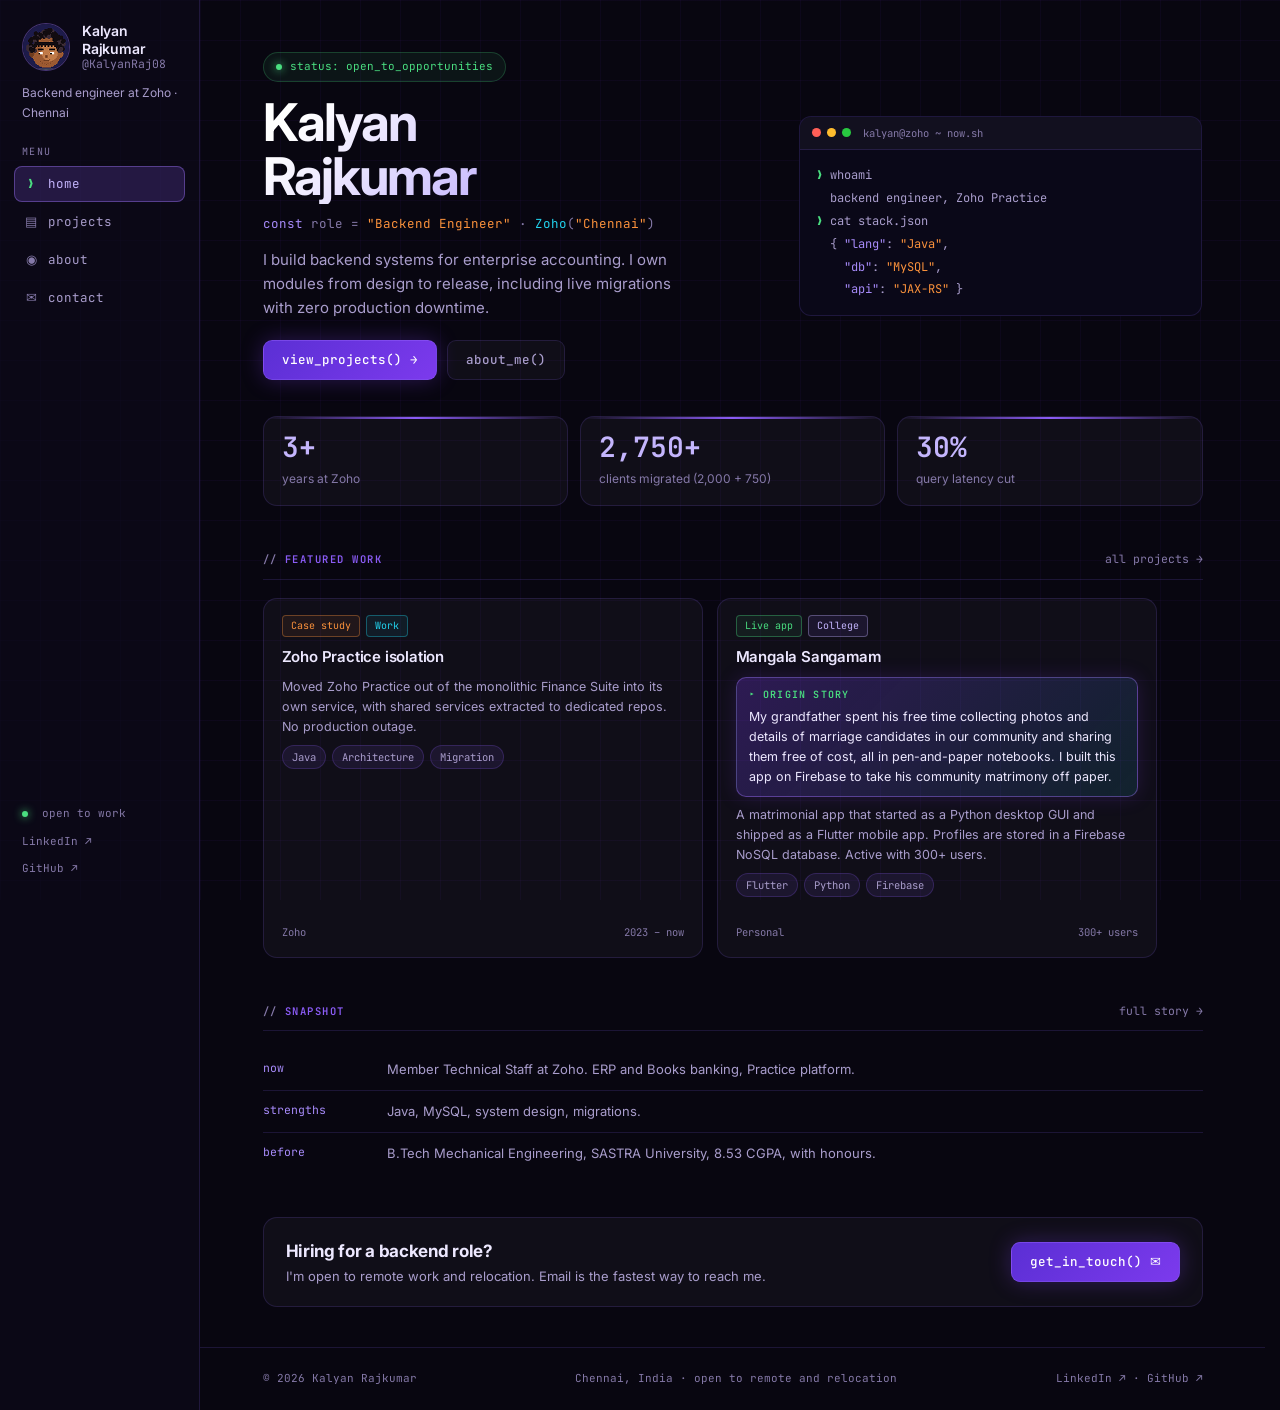
==== index.html @ af3ed5f9 "issue fixes and assets change" ====
<!DOCTYPE html>
<html lang="en">
<head>
  <meta charset="UTF-8" />
  <meta name="viewport" content="width=device-width, initial-scale=1.0" />
  <title>Kalyan Rajkumar — Backend Engineer</title>
  <meta name="description" content="Backend engineer at Zoho building enterprise accounting systems in Java and MySQL. Live migrations, system design and query optimisation." />
  <meta name="theme-color" content="#080610" />
  <meta property="og:type" content="website" />
  <meta property="og:title" content="Kalyan Rajkumar — Backend Engineer" />
  <meta property="og:description" content="Backend engineer at Zoho building enterprise accounting systems in Java and MySQL. Live migrations, system design and query optimisation." />
  <meta property="og:url" content="https://kalyanraj08.github.io/index.html" />
  <meta property="og:image" content="https://kalyanraj08.github.io/assets/kalyan.jpg" />
  <meta name="twitter:card" content="summary" />
  <link rel="icon" href="assets/favicon.ico" sizes="any" />
  <link rel="icon" type="image/png" sizes="32x32" href="assets/favicon-32.png" />
  <link rel="icon" type="image/png" sizes="16x16" href="assets/favicon-16.png" />
  <link rel="apple-touch-icon" href="assets/apple-touch-icon.png" />
  <link rel="preconnect" href="https://fonts.googleapis.com" />
  <link rel="preconnect" href="https://fonts.gstatic.com" crossorigin />
  <link href="https://fonts.googleapis.com/css2?family=Inter:wght@400;500;600;700&family=JetBrains+Mono:wght@400;500;600&display=swap" rel="stylesheet" />
  <link rel="stylesheet" href="style.css" />
</head>
<body>
  <div class="shell">

    <!-- Left sidebar: wide screens -->
    <aside class="side" aria-label="Site menu">
      <div class="side-in">
        <a class="profile" href="index.html" aria-label="Kalyan Rajkumar, home">
          <img src="assets/avatar-192.png" alt="" width="48" height="48" />
          <span class="profile-text">
            <strong>Kalyan Rajkumar</strong>
            <span class="mono">@KalyanRaj08</span>
          </span>
        </a>
        <p class="profile-bio">Backend engineer at Zoho · Chennai</p>
        <div>
          <div class="side-label">menu</div>
          <nav class="side-nav">
            <a href="index.html" aria-current="page"><i>❯</i>home</a><a href="projects.html"><i>▤</i>projects</a><a href="about.html"><i>◉</i>about</a>
            <a href="about.html#contact"><i>✉</i>contact</a>
          </nav>
        </div>
        <div class="side-foot">
          <span><span class="dot"></span>&nbsp; open to work</span>
          <a href="https://www.linkedin.com/in/kalyan-rajkumar-karthikeyan-760a6b195" target="_blank" rel="noopener">LinkedIn ↗</a>
          <a href="https://github.com/KalyanRaj08" target="_blank" rel="noopener">GitHub ↗</a>
        </div>
      </div>
    </aside>

    <div class="content">
      <!-- Top bar: narrow screens -->
      <nav class="site-nav" aria-label="Site menu">
        <a class="profile small" href="index.html" aria-label="Kalyan Rajkumar, home">
          <img src="assets/avatar-192.png" alt="" width="32" height="32" />
          <span class="profile-text"><strong>Kalyan Rajkumar</strong></span>
        </a>
        <div class="site-links">
          <a href="index.html" aria-current="page">home</a><a href="projects.html">projects</a><a href="about.html">about</a>
          <a href="about.html#contact">contact</a>
        </div>
      </nav>

      <main class="site-main">
        <section class="hero">
          <div>
            <div class="eyebrow"><span class="dot"></span>status: open_to_opportunities</div>
            <h1>Kalyan<br>Rajkumar</h1>
            <p class="sub"><span class="kw">const</span> role = <span class="str">"Backend Engineer"</span> · <span class="fn">Zoho</span>(<span class="str">"Chennai"</span>)</p>
            <p class="bio">I build backend systems for enterprise accounting. I own modules from design to release, including live migrations with zero production downtime.</p>
            <div class="cta">
              <a class="btn pri" href="projects.html">view_projects() →</a>
              <a class="btn" href="about.html">about_me()</a>
            </div>
          </div>
          <div class="term" aria-hidden="true">
            <div class="term-bar"><i></i><i></i><i></i><span>kalyan@zoho ~ now.sh</span></div>
            <div class="term-body">
              <div><span class="p">❯</span> whoami</div>
              <div class="o">backend engineer, Zoho Practice</div>
              <div><span class="p">❯</span> cat stack.json</div>
              <div class="o">{ <span class="k">"lang"</span>: <span class="v">"Java"</span>,</div>
              <div class="o">&nbsp;&nbsp;<span class="k">"db"</span>: <span class="v">"MySQL"</span>,</div>
              <div class="o">&nbsp;&nbsp;<span class="k">"api"</span>: <span class="v">"JAX-RS"</span> }</div>
            </div>
          </div>
        </section>

        <section class="stats" aria-label="Highlights">
          <div class="stat"><b>3+</b><span>years at Zoho</span></div>
          <div class="stat"><b>2,750+</b><span>clients migrated (2,000 + 750)</span></div>
          <div class="stat"><b>30%</b><span>query latency cut</span></div>
        </section>

        <section class="block">
          <div class="sec-head"><h2 class="sec-label">featured work</h2><a class="sec-link" href="projects.html">all projects →</a></div>
          <div class="proj-grid">
        <article class="card" data-cat="case work">
          <div class="badges"><span class="badge case">Case study</span><span class="badge work">Work</span></div>
          <h3>Zoho Practice isolation</h3>
          
          <p>Moved Zoho Practice out of the monolithic Finance Suite into its own service, with shared services extracted to dedicated repos. No production outage.</p>
          <div class="tags"><span class="tag">Java</span><span class="tag">Architecture</span><span class="tag">Migration</span></div>
          <div class="meta"><span>Zoho</span><span>2023 – now</span></div>
        </article>
        <article class="card" data-cat="personal college">
          <div class="badges"><span class="badge live">Live app</span><span class="badge college">College</span></div>
          <h3>Mangala Sangamam</h3>
          <p class="origin"><span class="mono">▸ origin story</span>My grandfather spent his free time collecting photos and details of marriage candidates in our community and sharing them free of cost, all in pen-and-paper notebooks. I built this app on Firebase to take his community matrimony off paper.</p>
          <p>A matrimonial app that started as a Python desktop GUI and shipped as a Flutter mobile app. Profiles are stored in a Firebase NoSQL database. Active with 300+ users.</p>
          <div class="tags"><span class="tag">Flutter</span><span class="tag">Python</span><span class="tag">Firebase</span></div>
          <div class="meta"><span>Personal</span><span>300+ users</span></div>
        </article>
          </div>
        </section>

        <section class="block">
          <div class="sec-head"><h2 class="sec-label">snapshot</h2><a class="sec-link" href="about.html">full story →</a></div>
          <div>
            <div class="snap-row"><span class="mono">now</span><span>Member Technical Staff at Zoho. ERP and Books banking, Practice platform.</span></div>
            <div class="snap-row"><span class="mono">strengths</span><span>Java, MySQL, system design, migrations.</span></div>
            <div class="snap-row"><span class="mono">before</span><span>B.Tech Mechanical Engineering, SASTRA University, 8.53 CGPA, with honours.</span></div>
          </div>
        </section>

        <section class="strip">
          <div><h2>Hiring for a backend role?</h2><p>I'm open to remote work and relocation. Email is the fastest way to reach me.</p></div>
          <a class="btn pri" href="about.html#contact">get_in_touch() ✉</a>
        </section>
      </main>

      <footer class="site-foot">
        <span>© 2026 Kalyan Rajkumar</span>
        <span>Chennai, India · open to remote and relocation</span>
        <span><a href="https://www.linkedin.com/in/kalyan-rajkumar-karthikeyan-760a6b195" target="_blank" rel="noopener">LinkedIn ↗</a> · <a href="https://github.com/KalyanRaj08" target="_blank" rel="noopener">GitHub ↗</a></span>
      </footer>
    </div>
  </div>
  <script src="script.js"></script>
</body>
</html>
---- style.css ----
*, *::before, *::after { box-sizing: border-box; margin: 0; padding: 0; }

:root {
  --bg:         #080610;
  --bg2:        #0d0a1a;
  --panel:      #0f0b1f;
  --glass:      rgba(255,255,255,0.035);
  --glass-hi:   rgba(255,255,255,0.06);
  --line:       rgba(140,100,255,0.16);
  --line-hi:    rgba(160,120,255,0.4);

  --purple-deep:  #5b2fd4;
  --purple:       #7c3aed;
  --purple-sat:   #8b5cf6;
  --purple-light: #a78bfa;
  --purple-pale:  #c4b5fd;

  --green:  #4ade80;
  --cyan:   #22d3ee;
  --orange: #fb923c;

  --text:       #ede8ff;
  --text-sec:   #a99dcc;
  --text-muted: #8579a8;

  --sans: 'Inter', system-ui, sans-serif;
  --mono: 'JetBrains Mono', ui-monospace, monospace;
  color-scheme: dark;
}

html { scroll-behavior: smooth; scrollbar-gutter: stable; }

body {
  background: var(--bg);
  color: var(--text);
  font-family: var(--sans);
  font-size: 14px;
  line-height: 1.6;
  min-height: 100vh;
  overflow-x: hidden;
}

body::before {
  content: '';
  position: fixed;
  inset: 0;
  background-image:
    linear-gradient(rgba(124,58,237,0.05) 1px, transparent 1px),
    linear-gradient(90deg, rgba(124,58,237,0.05) 1px, transparent 1px);
  background-size: 40px 40px;
  pointer-events: none;
  z-index: 0;
}

a { color: inherit; text-decoration: none; }
button { font: inherit; color: inherit; cursor: pointer; }
:focus-visible { outline: 2px solid var(--purple-light); outline-offset: 2px; }
.mono { font-family: var(--mono); }
.muted { color: var(--text-muted); }
.kw { color: var(--purple-light); } .str { color: var(--orange); } .fn { color: var(--cyan); }

/* ── LAYOUT: sidebar on wide screens, top bar on narrow ── */
.shell {
  position: relative;
  z-index: 1;
  display: grid;
  grid-template-columns: 200px minmax(0, 1fr);
  min-height: 100vh;
}
.content { min-width: 0; display: flex; flex-direction: column; }

.side { border-right: 1px solid var(--line); background: rgba(13,10,26,0.7); }
.side-in {
  position: sticky;
  top: 0;
  display: flex;
  flex-direction: column;
  gap: 22px;
  padding: 22px 14px;
  min-height: 100vh;
}
.side .logo { padding: 0 8px; }
.side-label {
  font-family: var(--mono); font-size: 10px; letter-spacing: .14em;
  text-transform: uppercase; color: var(--text-muted); padding: 0 8px 6px;
}
.side-nav { display: flex; flex-direction: column; gap: 2px; }
.side-nav a {
  display: flex; align-items: center; gap: 10px;
  font-family: var(--mono); font-size: 12.5px; color: var(--text-sec);
  padding: 8px 10px; border-radius: 8px;
}
.side-nav a i { font-style: normal; color: var(--text-muted); width: 14px; text-align: center; }
.side-nav a:hover { background: var(--glass-hi); color: var(--text); }
.side-nav a[aria-current="page"] {
  background: rgba(139,92,246,.2); color: var(--purple-pale);
  box-shadow: inset 0 0 0 1px var(--line-hi);
}
.side-nav a[aria-current="page"] i { color: var(--green); }
.side-foot {
  margin-top: auto; display: flex; flex-direction: column; gap: 10px; padding: 0 8px;
  font-family: var(--mono); font-size: 11px; color: var(--text-muted);
}
.side-foot a:hover { color: var(--purple-pale); }

.profile { display: flex; align-items: center; gap: 12px; padding: 0 8px; min-width: 0; }
.profile img { width: 48px; height: 48px; border-radius: 50%; border: 1px solid var(--line-hi); background: var(--bg2); flex-shrink: 0; image-rendering: pixelated; object-fit: cover; }
.profile-text { display: flex; flex-direction: column; min-width: 0; line-height: 1.25; }
.profile-text strong { font-size: 14px; font-weight: 600; color: var(--text); letter-spacing: -.2px; }
.profile-text .mono { font-size: 11.5px; color: var(--text-muted); }
.profile:hover strong { color: var(--purple-pale); }
.profile-bio { padding: 0 8px; margin-top: -10px; font-size: 12px; color: var(--text-sec); }
.profile.small { padding: 0; gap: 10px; }
.profile.small img { width: 32px; height: 32px; }
.logo { font-family: var(--mono); font-weight: 600; font-size: 13px; color: var(--purple-pale); }
.logo b { color: var(--green); font-weight: 600; }
.logo .cur {
  display: inline-block; width: 7px; height: 13px; background: var(--purple-light);
  margin-left: 3px; vertical-align: middle; animation: blink 1.1s step-end infinite;
}
@keyframes blink { 50% { opacity: 0; } }

.dot { width: 6px; height: 6px; border-radius: 50%; background: var(--green); box-shadow: 0 0 8px var(--green); display: inline-block; }

/* top bar (narrow screens only) */
.site-nav {
  display: none;
  position: sticky; top: 0; z-index: 10;
  flex-wrap: wrap; row-gap: 8px; justify-content: space-between; align-items: center;
  padding: 10px 16px;
  background: rgba(8,6,16,.92);
  backdrop-filter: blur(16px);
  border-bottom: 1px solid var(--line);
}
.site-links { display: flex; gap: 18px; font-family: var(--mono); font-size: 12px; width: 100%; overflow-x: auto; }
.site-links a { color: var(--text-muted); padding: 4px 0; border-bottom: 1px solid transparent; white-space: nowrap; }
.site-links a[aria-current="page"] { color: var(--purple-pale); border-color: var(--purple-sat); }

.site-main { padding: 0 max(28px, calc((100% - 940px) / 2)) 40px; flex: 1; }
.site-foot {
  border-top: 1px solid var(--line); padding: 22px max(28px, calc((100% - 940px) / 2));
  display: flex; flex-wrap: wrap; gap: 8px 22px; justify-content: space-between;
  font-family: var(--mono); font-size: 11px; color: var(--text-muted);
}
.site-foot a:hover { color: var(--purple-pale); }

/* ── SHARED PIECES ── */
.eyebrow {
  display: inline-flex; align-items: center; gap: 8px;
  font-family: var(--mono); font-size: 11px; color: var(--green);
  background: rgba(74,222,128,.07); border: 1px solid rgba(74,222,128,.22);
  padding: 5px 12px; border-radius: 30px;
}
.btn {
  display: inline-flex; align-items: center; gap: 8px; padding: 9px 18px; border-radius: 9px;
  font-family: var(--mono); font-size: 12.5px; font-weight: 500;
  border: 1px solid var(--line); background: var(--glass); color: var(--text-sec);
  transition: all .2s;
}
.btn:hover { border-color: var(--line-hi); color: var(--text); }
.btn.pri {
  background: linear-gradient(135deg, var(--purple-deep), var(--purple)); color: #fff;
  border-color: rgba(139,92,246,.5); box-shadow: 0 0 22px rgba(124,58,237,.3);
}
.cta { display: flex; flex-wrap: wrap; gap: 10px; align-items: center; min-width: 0; }
.cta .btn { max-width: 100%; overflow-wrap: anywhere; }

.sec-head { display: flex; justify-content: space-between; align-items: baseline; gap: 12px; padding-bottom: 10px; border-bottom: 1px solid var(--line); margin-bottom: 18px; }
.sec-label { font-family: var(--mono); font-size: 10.5px; font-weight: 600; letter-spacing: .14em; text-transform: uppercase; color: var(--purple-sat); }
.sec-label::before { content: '// '; color: var(--text-muted); }
.sec-link { font-family: var(--mono); font-size: 11.5px; color: var(--text-muted); }
.sec-link:hover { color: var(--purple-pale); }
.block { margin-bottom: 44px; }

.tags { display: flex; flex-wrap: wrap; gap: 6px; }
.tag {
  font-family: var(--mono); font-size: 10.5px; padding: 3px 9px; border-radius: 20px;
  background: rgba(139,92,246,.1); border: 1px solid rgba(139,92,246,.22); color: var(--text-sec);
}

/* ── HOME ── */
.hero { padding: 52px 0 36px; display: grid; grid-template-columns: 1.25fr 1fr; gap: 32px; align-items: center; }
.hero h1 {
  font-size: clamp(40px, 5.6vw, 52px); line-height: 1.04; letter-spacing: -2px; font-weight: 700; margin: 14px 0 10px;
  background: linear-gradient(135deg, #fff 10%, var(--purple-pale) 55%, var(--purple-sat));
  -webkit-background-clip: text; background-clip: text; -webkit-text-fill-color: transparent;
}
.hero .sub { font-family: var(--mono); font-size: 12.5px; color: var(--text-muted); margin-bottom: 14px; }
.hero p.bio { color: var(--text-sec); font-size: 15px; max-width: 46ch; margin-bottom: 20px; }

.term { background: #0a0818; border: 1px solid var(--line); border-radius: 12px; overflow: hidden; }
.term-bar { display: flex; gap: 6px; padding: 8px 12px; background: rgba(255,255,255,.03); border-bottom: 1px solid var(--line); align-items: center; }
.term-bar i { width: 9px; height: 9px; border-radius: 50%; display: block; }
.term-bar i:nth-child(1) { background: #ff5f57; } .term-bar i:nth-child(2) { background: #febc2e; } .term-bar i:nth-child(3) { background: #28c840; }
.term-bar span { font-family: var(--mono); font-size: 10.5px; color: var(--text-muted); margin-left: 6px; }
.term-body { padding: 14px 16px; font-family: var(--mono); font-size: 12px; line-height: 1.9; color: var(--text-sec); }
.term-body .p { color: var(--green); } .term-body .k { color: var(--purple-light); } .term-body .v { color: var(--orange); }
.term-body .o { padding-left: 14px; }

.stats { display: grid; grid-template-columns: repeat(3, 1fr); gap: 12px; margin-bottom: 44px; }
.stat { background: var(--glass); border: 1px solid var(--line); border-radius: 14px; padding: 16px 18px; position: relative; overflow: hidden; }
.stat::before { content: ''; position: absolute; inset: 0 0 auto 0; height: 2px; background: linear-gradient(90deg, transparent, var(--purple-sat), transparent); }
.stat b { display: block; font-family: var(--mono); font-size: 28px; line-height: 1; color: var(--purple-pale); font-weight: 600; margin-bottom: 6px; }
.stat span { font-size: 12px; color: var(--text-muted); }

.snap-row { display: grid; grid-template-columns: 110px 1fr; gap: 14px; padding: 10px 0; border-bottom: 1px solid var(--line); font-size: 13px; color: var(--text-sec); }
.snap-row:last-child { border-bottom: 0; }
.snap-row .mono { font-size: 11.5px; color: var(--purple-light); }

.strip { display: grid; grid-template-columns: 1fr auto; gap: 16px; align-items: center; background: var(--glass); border: 1px solid var(--line); border-radius: 14px; padding: 20px 22px; }
.strip h2 { font-size: 17px; letter-spacing: -.3px; }
.strip p { color: var(--text-sec); font-size: 13px; }

/* ── PROJECTS ── */
.page-title { padding: 40px 0 8px; }
.page-title h1 { font-size: 34px; letter-spacing: -1.2px; line-height: 1.1; margin-top: 10px; text-wrap: balance; }
.page-title p { color: var(--text-sec); max-width: 56ch; margin-top: 8px; font-size: 14px; }
.filters { display: flex; flex-wrap: wrap; gap: 8px; align-items: center; margin: 14px 0 20px; }
.chip {
  font-family: var(--mono); font-size: 11.5px; padding: 6px 13px; border-radius: 20px;
  border: 1px solid var(--line); background: var(--glass); color: var(--text-muted);
}
.chip:hover { color: var(--text); }
.chip[aria-pressed="true"] { background: rgba(139,92,246,.2); border-color: var(--line-hi); color: var(--purple-pale); }

.proj-grid { display: grid; grid-template-columns: repeat(auto-fill, 440px); grid-auto-rows: 360px; justify-content: start; gap: 14px; }
.card {
  background: var(--glass); border: 1px solid var(--line); border-radius: 14px; padding: 16px 18px;
  display: flex; flex-direction: column; gap: 8px; min-width: 0;
  transition: border-color .2s, background .2s;
}
.card { height: 100%; overflow-y: auto; scrollbar-width: thin; scrollbar-color: var(--line-hi) transparent; }
.card:hover { background: var(--glass-hi); border-color: var(--line-hi); }
.card h3 { font-size: 15px; font-weight: 600; letter-spacing: -.2px; }
.card p { font-size: 12.5px; color: var(--text-sec); line-height: 1.6; }
.card .meta { display: flex; justify-content: space-between; gap: 8px; font-family: var(--mono); font-size: 10.5px; color: var(--text-muted); margin-top: auto; padding-top: 4px; }
.card[hidden] { display: none; }

.card p.origin {
  font-size: 12.5px; line-height: 1.6; color: var(--text);
  background: linear-gradient(135deg, rgba(124,58,237,.28), rgba(34,211,238,.1));
  border: 1px solid var(--line-hi); border-radius: 10px; padding: 9px 12px;
  box-shadow: 0 0 20px rgba(124,58,237,.18);
}
.card p.origin .mono { display: block; font-size: 10px; font-weight: 600; letter-spacing: .12em; text-transform: uppercase; color: var(--green); margin-bottom: 4px; }

.badges { display: flex; flex-wrap: wrap; gap: 6px; }
.badge { font-family: var(--mono); font-size: 10px; padding: 2px 8px; border-radius: 4px; border: 1px solid; width: fit-content; }
.badge.live    { color: var(--green);  border-color: rgba(74,222,128,.35);  background: rgba(74,222,128,.07); }
.badge.work    { color: var(--cyan);   border-color: rgba(34,211,238,.35);  background: rgba(34,211,238,.07); }
.badge.case    { color: var(--orange); border-color: rgba(251,146,60,.35);  background: rgba(251,146,60,.07); }
.badge.college { color: var(--purple-pale); border-color: rgba(196,181,253,.35); background: rgba(139,92,246,.1); }

/* ── ABOUT ── */
.about-top { display: grid; grid-template-columns: 200px 1fr; gap: 28px; padding: 40px 0 36px; align-items: start; border-bottom: 1px solid var(--line); margin-bottom: 36px; }
.portrait { aspect-ratio: 4/5; border-radius: 14px; border: 1px solid var(--line-hi); overflow: hidden; background: var(--bg2); }
.portrait img { width: 100%; height: 100%; object-fit: cover; object-position: top; display: block; }
.about-top h1 { font-size: 32px; letter-spacing: -1.2px; line-height: 1.1; margin: 12px 0 10px; text-wrap: balance; }
.about-top p { color: var(--text-sec); max-width: 58ch; margin-bottom: 10px; font-size: 14px; }

.tl-item { display: grid; grid-template-columns: 120px 1fr; gap: 18px; padding: 16px 0; border-bottom: 1px solid var(--line); }
.tl-item:last-child { border-bottom: 0; }
.tl-when { font-family: var(--mono); font-size: 11.5px; color: var(--purple-light); }
.tl-item h3 { font-size: 15px; }
.tl-item p { font-size: 12.5px; color: var(--text-sec); margin-top: 3px; }

.two-col { display: grid; grid-template-columns: 1fr 1fr; gap: 20px; }
.skill { padding: 12px 0; border-bottom: 1px solid var(--line); display: grid; grid-template-columns: 90px 1fr; gap: 12px; align-items: center; }
.skill:last-child { border-bottom: 0; }
.skill .mono { font-size: 10.5px; color: var(--cyan); text-transform: uppercase; letter-spacing: .08em; }

.certs { display: grid; grid-template-columns: 1fr 1fr; gap: 8px; }
.cert { font-size: 12px; color: var(--text-sec); padding: 8px 12px; border: 1px solid var(--line); border-radius: 9px; background: var(--glass); font-family: var(--mono); }

.contact-card { background: var(--glass); border: 1px solid var(--line-hi); border-radius: 16px; padding: 24px; display: flex; flex-wrap: wrap; gap: 16px; justify-content: space-between; align-items: center; scroll-margin-top: 80px; }
.contact-card > * { min-width: 0; max-width: 100%; }
.contact-card h2 { font-size: 20px; letter-spacing: -.5px; }
.contact-card p { color: var(--text-sec); font-size: 13px; }

/* ── NARROW SCREENS: sidebar becomes the top bar ── */
@media (max-width: 760px) {
  .shell { grid-template-columns: 1fr; }
  .side { display: none; }
  .site-nav { display: flex; }
  .site-main { padding: 0 16px 32px; }
  .site-foot { padding: 18px 16px; }
  .hero { grid-template-columns: 1fr; padding: 32px 0 24px; gap: 22px; }
  .stats { grid-template-columns: 1fr 1fr; }
  .stats .stat:last-child { grid-column: span 2; }
  .strip { grid-template-columns: 1fr; }
  .snap-row { grid-template-columns: 1fr; gap: 2px; }
  .about-top { grid-template-columns: 1fr; gap: 18px; }
  .portrait { max-width: 150px; }
  .tl-item { grid-template-columns: 1fr; gap: 4px; }
  .two-col, .certs { grid-template-columns: 1fr; }
  .proj-grid { grid-template-columns: minmax(0, 1fr); grid-auto-rows: 420px; }
  .page-title h1 { font-size: 28px; }
  .contact-card { scroll-margin-top: 100px; }
}

@media (prefers-reduced-motion: reduce) {
  html { scroll-behavior: auto; }
  .logo .cur { animation: none; }
}
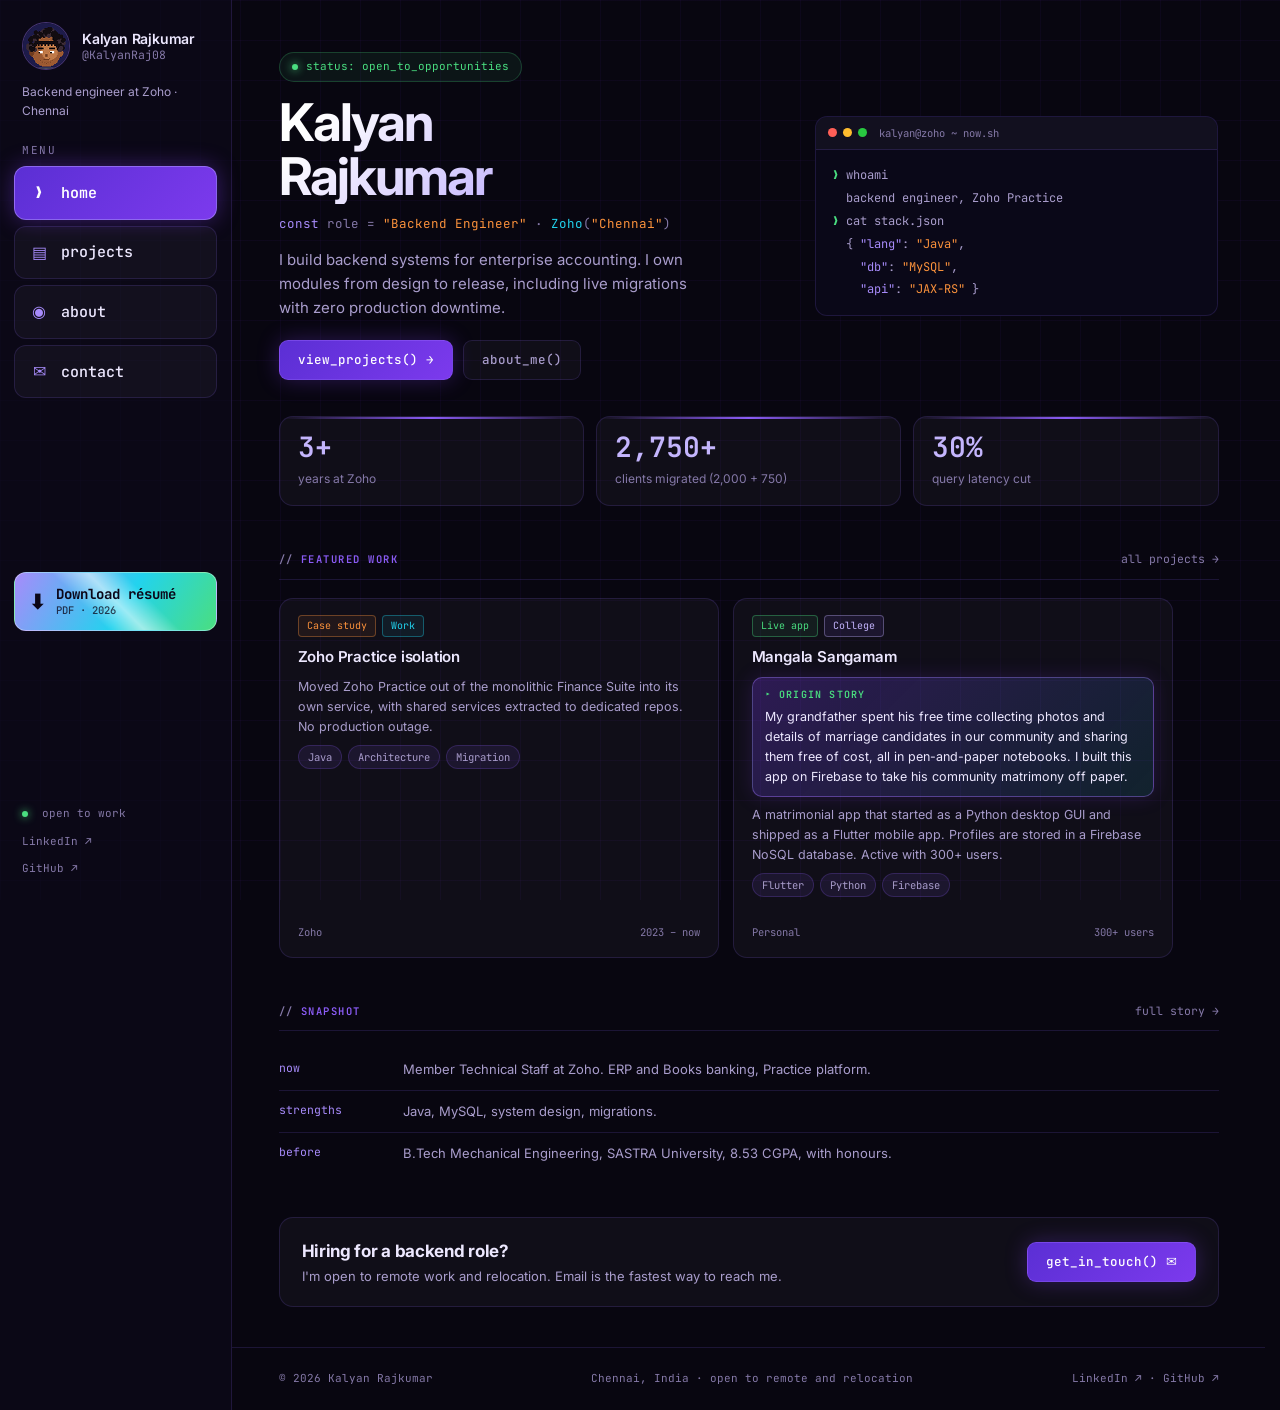
==== commit 41bfea2e: "small fixes and resume download button" ====
--- a/index.html
+++ b/index.html
@@ -39,8 +39,14 @@
           <div class="side-label">menu</div>
           <nav class="side-nav">
             <a href="index.html" aria-current="page"><i>❯</i>home</a><a href="projects.html"><i>▤</i>projects</a><a href="about.html"><i>◉</i>about</a>
-            <a href="about.html#contact"><i>✉</i>contact</a>
+            <a href="about.html#contact" data-contact><i>✉</i>contact</a>
           </nav>
+        </div>
+        <div class="side-mid">
+          <a class="side-resume" href="assets/KalyanRajkumar_Resume.pdf" download="Kalyan_Rajkumar_Resume.pdf">
+            <span class="ico" aria-hidden="true">⬇</span>
+            <span class="txt"><strong>Download résumé</strong><span class="mono">PDF · 2026</span></span>
+          </a>
         </div>
         <div class="side-foot">
           <span><span class="dot"></span>&nbsp; open to work</span>
@@ -57,9 +63,10 @@
           <img src="assets/avatar-192.png" alt="" width="32" height="32" />
           <span class="profile-text"><strong>Kalyan Rajkumar</strong></span>
         </a>
+        <a class="btn-resume compact" href="assets/KalyanRajkumar_Resume.pdf" download="Kalyan_Rajkumar_Resume.pdf"><span class="ico" aria-hidden="true">⬇</span><span>Résumé</span></a>
         <div class="site-links">
           <a href="index.html" aria-current="page">home</a><a href="projects.html">projects</a><a href="about.html">about</a>
-          <a href="about.html#contact">contact</a>
+          <a href="about.html#contact" data-contact>contact</a>
         </div>
       </nav>
 
--- a/style.css
+++ b/style.css
@@ -64,7 +64,7 @@
   position: relative;
   z-index: 1;
   display: grid;
-  grid-template-columns: 200px minmax(0, 1fr);
+  grid-template-columns: 232px minmax(0, 1fr);
   min-height: 100vh;
 }
 .content { min-width: 0; display: flex; flex-direction: column; }
@@ -81,22 +81,25 @@
 }
 .side .logo { padding: 0 8px; }
 .side-label {
-  font-family: var(--mono); font-size: 10px; letter-spacing: .14em;
+  font-family: var(--mono); font-size: 11px; letter-spacing: .14em;
   text-transform: uppercase; color: var(--text-muted); padding: 0 8px 6px;
 }
-.side-nav { display: flex; flex-direction: column; gap: 2px; }
+.side-nav { display: flex; flex-direction: column; gap: 6px; }
 .side-nav a {
-  display: flex; align-items: center; gap: 10px;
-  font-family: var(--mono); font-size: 12.5px; color: var(--text-sec);
-  padding: 8px 10px; border-radius: 8px;
-}
-.side-nav a i { font-style: normal; color: var(--text-muted); width: 14px; text-align: center; }
-.side-nav a:hover { background: var(--glass-hi); color: var(--text); }
+  display: flex; align-items: center; gap: 12px;
+  font-family: var(--mono); font-size: 15px; font-weight: 500; color: var(--text);
+  padding: 13px 14px; border-radius: 12px;
+  background: var(--glass); border: 1px solid var(--line);
+  transition: background .15s, border-color .15s, transform .15s;
+}
+.side-nav a i { font-style: normal; font-size: 16px; color: var(--purple-light); width: 20px; text-align: center; }
+.side-nav a:hover { background: var(--glass-hi); border-color: var(--line-hi); transform: translateX(2px); }
 .side-nav a[aria-current="page"] {
-  background: rgba(139,92,246,.2); color: var(--purple-pale);
-  box-shadow: inset 0 0 0 1px var(--line-hi);
-}
-.side-nav a[aria-current="page"] i { color: var(--green); }
+  background: linear-gradient(135deg, var(--purple-deep), var(--purple));
+  border-color: rgba(167,139,250,.6); color: #fff; font-weight: 600;
+  box-shadow: 0 0 22px rgba(124,58,237,.4);
+}
+.side-nav a[aria-current="page"] i { color: #fff; }
 .side-foot {
   margin-top: auto; display: flex; flex-direction: column; gap: 10px; padding: 0 8px;
   font-family: var(--mono); font-size: 11px; color: var(--text-muted);
@@ -127,14 +130,23 @@
   display: none;
   position: sticky; top: 0; z-index: 10;
   flex-wrap: wrap; row-gap: 8px; justify-content: space-between; align-items: center;
-  padding: 10px 16px;
+  padding: 12px 16px;
   background: rgba(8,6,16,.92);
   backdrop-filter: blur(16px);
   border-bottom: 1px solid var(--line);
 }
-.site-links { display: flex; gap: 18px; font-family: var(--mono); font-size: 12px; width: 100%; overflow-x: auto; }
-.site-links a { color: var(--text-muted); padding: 4px 0; border-bottom: 1px solid transparent; white-space: nowrap; }
-.site-links a[aria-current="page"] { color: var(--purple-pale); border-color: var(--purple-sat); }
+.site-links { display: flex; gap: 8px; width: 100%; overflow-x: auto; padding-bottom: 2px; }
+.site-links a {
+  font-family: var(--mono); font-size: 14px; font-weight: 500; color: var(--text);
+  padding: 9px 16px; border-radius: 10px; white-space: nowrap;
+  background: var(--glass); border: 1px solid var(--line);
+}
+.site-links a:hover { border-color: var(--line-hi); }
+.site-links a[aria-current="page"] {
+  background: linear-gradient(135deg, var(--purple-deep), var(--purple));
+  border-color: rgba(167,139,250,.6); color: #fff; font-weight: 600;
+  box-shadow: 0 0 16px rgba(124,58,237,.4);
+}
 
 .site-main { padding: 0 max(28px, calc((100% - 940px) / 2)) 40px; flex: 1; }
 .site-foot {
@@ -277,11 +289,46 @@
 .contact-card h2 { font-size: 20px; letter-spacing: -.5px; }
 .contact-card p { color: var(--text-sec); font-size: 13px; }
 
+
+/* ── RESUME BUTTONS (shiny) ── */
+@keyframes sheen {
+  0%   { transform: translate(-60%, 60%); opacity: 1; }
+  23%  { transform: translate(60%, -60%); opacity: 1; }
+  24%, 100% { transform: translate(60%, -60%); opacity: 0; }
+}
+@keyframes glow { 0%, 100% { box-shadow: 0 0 18px rgba(34,211,238,.35), 0 0 36px rgba(139,92,246,.3); } 50% { box-shadow: 0 0 26px rgba(34,211,238,.6), 0 0 52px rgba(139,92,246,.5); } }
+.btn-resume, .side-resume {
+  position: relative; overflow: hidden; isolation: isolate;
+  display: inline-flex; align-items: center; gap: 10px;
+  background: linear-gradient(120deg, #a78bfa 0%, #22d3ee 55%, #4ade80 100%);
+  color: #0b0618; font-family: var(--mono); font-weight: 600;
+  border: 1px solid rgba(255,255,255,.35); border-radius: 10px;
+  animation: glow 2.6s ease-in-out infinite;
+  transition: transform .2s, filter .2s;
+}
+.btn-resume::after, .side-resume::after {
+  content: ''; position: absolute; inset: -50%; z-index: 0; pointer-events: none;
+  background: linear-gradient(45deg, transparent 43%, rgba(255,255,255,.55) 50%, transparent 57%);
+  animation: sheen 6.5s ease-in-out infinite; /* 1.5s sweep bottom-left to top-right, then 5s hidden */
+}
+.btn-resume > *, .side-resume > * { position: relative; z-index: 1; }
+.btn-resume:hover, .side-resume:hover { transform: translateY(-2px); filter: brightness(1.08) saturate(1.1); }
+.btn-resume .ico, .side-resume .ico { font-size: 15px; line-height: 1; animation: nudge 1.6s ease-in-out infinite; }
+@keyframes nudge { 0%, 100% { transform: translateY(-1px); } 50% { transform: translateY(2px); } }
+.btn-resume { padding: 9px 18px; font-size: 12.5px; }
+.btn-resume.compact { padding: 7px 12px; font-size: 12px; }
+.side-mid { flex: 1; display: flex; align-items: center; min-height: 72px; }
+.side-resume { display: flex; width: 100%; padding: 13px 14px; border-radius: 12px; }
+.side-resume .ico { font-size: 20px; }
+.side-resume .txt { display: flex; flex-direction: column; line-height: 1.25; min-width: 0; }
+.side-resume strong { font-size: 14px; font-weight: 700; }
+.side-resume .mono { font-size: 10.5px; font-weight: 500; opacity: .75; }
+
 /* ── NARROW SCREENS: sidebar becomes the top bar ── */
 @media (max-width: 760px) {
   .shell { grid-template-columns: 1fr; }
   .side { display: none; }
-  .site-nav { display: flex; }
+  .site-nav { display: flex; row-gap: 12px; }
   .site-main { padding: 0 16px 32px; }
   .site-foot { padding: 18px 16px; }
   .hero { grid-template-columns: 1fr; padding: 32px 0 24px; gap: 22px; }
@@ -295,10 +342,15 @@
   .two-col, .certs { grid-template-columns: 1fr; }
   .proj-grid { grid-template-columns: minmax(0, 1fr); grid-auto-rows: 420px; }
   .page-title h1 { font-size: 28px; }
-  .contact-card { scroll-margin-top: 100px; }
+  .contact-card { scroll-margin-top: 120px; }
+}
+
+@media (max-width: 480px) {
+  .site-links { gap: 6px; }
+  .site-links a { flex: 1; text-align: center; padding: 11px 4px; font-size: 13px; }
 }
 
 @media (prefers-reduced-motion: reduce) {
   html { scroll-behavior: auto; }
-  .logo .cur { animation: none; }
-}
+  .logo .cur, .btn-resume, .side-resume, .btn-resume::after, .side-resume::after, .btn-resume .ico, .side-resume .ico { animation: none; }
+}
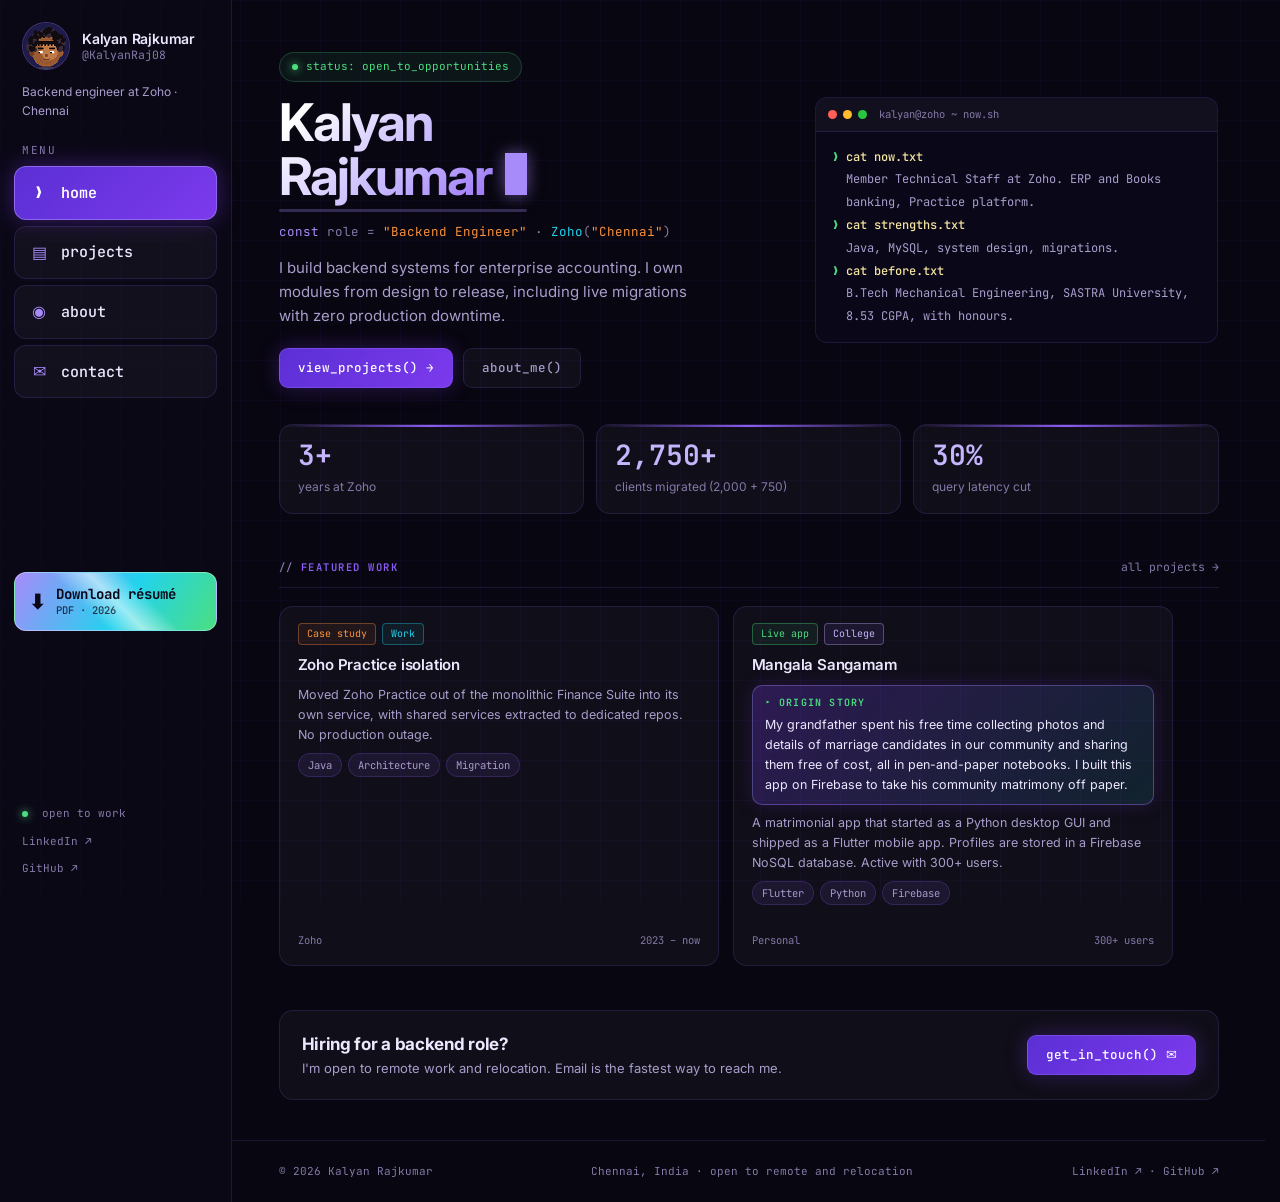
==== commit 8f8f319b: "Enhancing Home Page" ====
--- a/index.html
+++ b/index.html
@@ -74,7 +74,7 @@
         <section class="hero">
           <div>
             <div class="eyebrow"><span class="dot"></span>status: open_to_opportunities</div>
-            <h1>Kalyan<br>Rajkumar</h1>
+            <h1><a class="name-link" href="about.html" aria-label="Kalyan Rajkumar, go to the about page">Kalyan<br>Rajkumar <span class="tw-cur" aria-hidden="true"></span></a></h1>
             <p class="sub"><span class="kw">const</span> role = <span class="str">"Backend Engineer"</span> · <span class="fn">Zoho</span>(<span class="str">"Chennai"</span>)</p>
             <p class="bio">I build backend systems for enterprise accounting. I own modules from design to release, including live migrations with zero production downtime.</p>
             <div class="cta">
@@ -82,15 +82,15 @@
               <a class="btn" href="about.html">about_me()</a>
             </div>
           </div>
-          <div class="term" aria-hidden="true">
+          <div class="term">
             <div class="term-bar"><i></i><i></i><i></i><span>kalyan@zoho ~ now.sh</span></div>
             <div class="term-body">
-              <div><span class="p">❯</span> whoami</div>
-              <div class="o">backend engineer, Zoho Practice</div>
-              <div><span class="p">❯</span> cat stack.json</div>
-              <div class="o">{ <span class="k">"lang"</span>: <span class="v">"Java"</span>,</div>
-              <div class="o">&nbsp;&nbsp;<span class="k">"db"</span>: <span class="v">"MySQL"</span>,</div>
-              <div class="o">&nbsp;&nbsp;<span class="k">"api"</span>: <span class="v">"JAX-RS"</span> }</div>
+              <div><span class="p">❯</span> <span class="cmd">cat now.txt</span></div>
+              <div class="o">Member Technical Staff at Zoho. ERP and Books banking, Practice platform.</div>
+              <div><span class="p">❯</span> <span class="cmd">cat strengths.txt</span></div>
+              <div class="o">Java, MySQL, system design, migrations.</div>
+              <div><span class="p">❯</span> <span class="cmd">cat before.txt</span></div>
+              <div class="o">B.Tech Mechanical Engineering, SASTRA University, 8.53 CGPA, with honours.</div>
             </div>
           </div>
         </section>
@@ -123,15 +123,6 @@
           </div>
         </section>
 
-        <section class="block">
-          <div class="sec-head"><h2 class="sec-label">snapshot</h2><a class="sec-link" href="about.html">full story →</a></div>
-          <div>
-            <div class="snap-row"><span class="mono">now</span><span>Member Technical Staff at Zoho. ERP and Books banking, Practice platform.</span></div>
-            <div class="snap-row"><span class="mono">strengths</span><span>Java, MySQL, system design, migrations.</span></div>
-            <div class="snap-row"><span class="mono">before</span><span>B.Tech Mechanical Engineering, SASTRA University, 8.53 CGPA, with honours.</span></div>
-          </div>
-        </section>
-
         <section class="strip">
           <div><h2>Hiring for a backend role?</h2><p>I'm open to remote work and relocation. Email is the fastest way to reach me.</p></div>
           <a class="btn pri" href="about.html#contact">get_in_touch() ✉</a>
--- a/style.css
+++ b/style.css
@@ -174,6 +174,7 @@
   background: linear-gradient(135deg, var(--purple-deep), var(--purple)); color: #fff;
   border-color: rgba(139,92,246,.5); box-shadow: 0 0 22px rgba(124,58,237,.3);
 }
+.btn.pri:hover { background: linear-gradient(135deg, #3a1c8f, #4c1fb8); border-color: rgba(139,92,246,.6); color: #fff; box-shadow: 0 0 22px rgba(76,31,184,.5); }
 .cta { display: flex; flex-wrap: wrap; gap: 10px; align-items: center; min-width: 0; }
 .cta .btn { max-width: 100%; overflow-wrap: anywhere; }
 
@@ -194,8 +195,28 @@
 .hero { padding: 52px 0 36px; display: grid; grid-template-columns: 1.25fr 1fr; gap: 32px; align-items: center; }
 .hero h1 {
   font-size: clamp(40px, 5.6vw, 52px); line-height: 1.04; letter-spacing: -2px; font-weight: 700; margin: 14px 0 10px;
+}
+.name-link {
+  position: relative; display: inline-block; padding-bottom: 8px; cursor: pointer;
   background: linear-gradient(135deg, #fff 10%, var(--purple-pale) 55%, var(--purple-sat));
   -webkit-background-clip: text; background-clip: text; -webkit-text-fill-color: transparent;
+  transition: transform .25s ease, filter .25s ease;
+}
+.name-link::before, .name-link::after {
+  content: ''; position: absolute; left: 0; bottom: 0; height: 3px; border-radius: 3px; width: 100%;
+}
+.name-link::before { background: rgba(167,139,250,.28); }
+.name-link::after {
+  background: linear-gradient(90deg, var(--purple-sat), var(--cyan), var(--green));
+  transform: scaleX(0); transform-origin: left; transition: transform .45s ease;
+}
+.name-link:hover, .name-link:focus-visible { transform: translateX(6px); filter: drop-shadow(0 0 22px rgba(139,92,246,.6)); }
+.name-link:hover::after, .name-link:focus-visible::after { transform: scaleX(1); }
+.name-link:focus-visible { outline: 2px solid var(--purple-light); outline-offset: 6px; border-radius: 4px; }
+.tw-cur {
+  display: inline-block; width: .42em; height: .8em; margin-left: .1em; vertical-align: baseline;
+  background: var(--purple-light); -webkit-text-fill-color: initial; box-shadow: 0 0 16px rgba(167,139,250,.55);
+  animation: blink 1.1s step-end infinite;
 }
 .hero .sub { font-family: var(--mono); font-size: 12.5px; color: var(--text-muted); margin-bottom: 14px; }
 .hero p.bio { color: var(--text-sec); font-size: 15px; max-width: 46ch; margin-bottom: 20px; }
@@ -207,11 +228,14 @@
 .term-bar span { font-family: var(--mono); font-size: 10.5px; color: var(--text-muted); margin-left: 6px; }
 .term-body { padding: 14px 16px; font-family: var(--mono); font-size: 12px; line-height: 1.9; color: var(--text-sec); }
 .term-body .p { color: var(--green); } .term-body .k { color: var(--purple-light); } .term-body .v { color: var(--orange); }
+.term-body .cmd { color: #f4e5a1; font-weight: 500; }
 .term-body .o { padding-left: 14px; }
 
 .stats { display: grid; grid-template-columns: repeat(3, 1fr); gap: 12px; margin-bottom: 44px; }
 .stat { background: var(--glass); border: 1px solid var(--line); border-radius: 14px; padding: 16px 18px; position: relative; overflow: hidden; }
 .stat::before { content: ''; position: absolute; inset: 0 0 auto 0; height: 2px; background: linear-gradient(90deg, transparent, var(--purple-sat), transparent); }
+.stat { transition: transform .15s, background .15s, border-color .15s; }
+.stat:hover { transform: translateY(-3px) scale(1.05); background: rgba(139,92,246,.32); border-color: var(--purple-light); z-index: 2; }
 .stat b { display: block; font-family: var(--mono); font-size: 28px; line-height: 1; color: var(--purple-pale); font-weight: 600; margin-bottom: 6px; }
 .stat span { font-size: 12px; color: var(--text-muted); }
 
@@ -281,9 +305,12 @@
 .skill:last-child { border-bottom: 0; }
 .skill .mono { font-size: 10.5px; color: var(--cyan); text-transform: uppercase; letter-spacing: .08em; }
 
+.sub-label { font-family: var(--mono); font-size: 10.5px; font-weight: 600; letter-spacing: .14em; text-transform: uppercase; color: var(--purple-light); margin: 22px 0 12px; }
+.sub-label::before { content: '// '; color: var(--text-muted); }
 .certs { display: grid; grid-template-columns: 1fr 1fr; gap: 8px; }
-.cert { font-size: 12px; color: var(--text-sec); padding: 8px 12px; border: 1px solid var(--line); border-radius: 9px; background: var(--glass); font-family: var(--mono); }
-
+.cert { display: flex; flex-direction: column; gap: 2px; font-size: 12.5px; color: var(--text); padding: 10px 14px; border: 1px solid var(--line); border-radius: 9px; background: var(--glass); font-family: var(--mono); }
+
+.cert em { font-style: normal; font-size: 10.5px; color: var(--text-muted); }
 .contact-card { background: var(--glass); border: 1px solid var(--line-hi); border-radius: 16px; padding: 24px; display: flex; flex-wrap: wrap; gap: 16px; justify-content: space-between; align-items: center; scroll-margin-top: 80px; }
 .contact-card > * { min-width: 0; max-width: 100%; }
 .contact-card h2 { font-size: 20px; letter-spacing: -.5px; }
@@ -323,6 +350,43 @@
 .side-resume .txt { display: flex; flex-direction: column; line-height: 1.25; min-width: 0; }
 .side-resume strong { font-size: 14px; font-weight: 700; }
 .side-resume .mono { font-size: 10.5px; font-weight: 500; opacity: .75; }
+
+/* ── SKILLS WALL (About page) ── */
+.sk-tag {
+  --c: var(--purple-light);
+  position: relative; display: inline-flex; align-items: center; gap: 8px; white-space: nowrap;
+  font-family: var(--mono); font-weight: 500; color: var(--text);
+  background: rgba(139,92,246,.10); border: 1px solid rgba(139,92,246,.28); border-radius: 999px;
+  transition: transform .15s, background .15s, border-color .15s;
+}
+.sk-tag::before { content: ''; width: 5px; height: 5px; border-radius: 50%; background: var(--c); box-shadow: 0 0 6px var(--c); flex-shrink: 0; }
+.sk-tag.t1 { font-size: 10.5px; padding: 3px 9px; gap: 6px; color: var(--text-sec); }
+.sk-tag.t2 { font-size: 11.5px; padding: 4px 10px; gap: 6px; }
+.sk-tag.t3 { font-size: 12.5px; padding: 5px 12px; gap: 6px; font-weight: 600; background: rgba(139,92,246,.2); border-color: var(--line-hi); box-shadow: 0 0 12px rgba(124,58,237,.25); }
+.sk-tag:hover { transform: translateY(-3px) scale(1.05); background: rgba(139,92,246,.32); border-color: var(--purple-light); z-index: 2; }
+
+.sk-panels { display: grid; grid-template-columns: repeat(3, minmax(0, 1fr)); grid-auto-rows: 1fr; gap: 10px; }
+.sk-wide { margin-top: 10px; }
+@media (max-width: 1099px) { .hero { grid-template-columns: 1fr; } }
+@media (max-width: 1099px) { .sk-panels { grid-template-columns: repeat(2, minmax(0, 1fr)); } }
+@media (max-width: 589px) { .sk-panels { grid-template-columns: minmax(0, 1fr); } }
+.sk-panel {
+  position: relative; overflow: hidden; display: flex; flex-direction: column;
+  padding: 14px 14px 14px; border-radius: 14px; min-width: 0; gap: 10px;
+  background: var(--glass); border: 1px solid var(--line);
+  transition: border-color .2s, background .2s;
+}
+.sk-panel:hover { border-color: var(--line-hi); background: var(--glass-hi); }
+.sk-panel h3 { font-family: var(--mono); font-size: 10.5px; font-weight: 600; letter-spacing: .14em; text-transform: uppercase; color: var(--purple-pale); }
+.sk-panel h3::before { content: '// '; color: var(--text-muted); }
+.sk-panel .note { font-size: 11px; color: var(--text-muted); margin: 2px 0 10px; line-height: 1.4; }
+.sk-cloud { display: flex; flex-wrap: wrap; gap: 5px; align-content: flex-start; flex: 1; }
+
+.sk-speak { display: flex; flex-direction: column; gap: 6px; flex: 1; }
+.sk-speak div { display: flex; justify-content: space-between; align-items: baseline; font-size: 18px; font-weight: 700; letter-spacing: -.6px; padding-bottom: 6px; border-bottom: 1px solid var(--line); }
+.sk-speak div:last-child { border-bottom: 0; padding-bottom: 0; }
+.sk-speak small { font-family: var(--mono); font-size: 11px; font-weight: 500; letter-spacing: 0; color: var(--text-muted); }
+
 
 /* ── NARROW SCREENS: sidebar becomes the top bar ── */
 @media (max-width: 760px) {
@@ -352,5 +416,6 @@
 
 @media (prefers-reduced-motion: reduce) {
   html { scroll-behavior: auto; }
-  .logo .cur, .btn-resume, .side-resume, .btn-resume::after, .side-resume::after, .btn-resume .ico, .side-resume .ico { animation: none; }
-}
+  .stat, .stat:hover { transition: none; transform: none; }
+  .logo .cur, .name-link, .name-link::after, .btn-resume, .side-resume, .btn-resume::after, .side-resume::after, .btn-resume .ico, .side-resume .ico { animation: none; }
+}
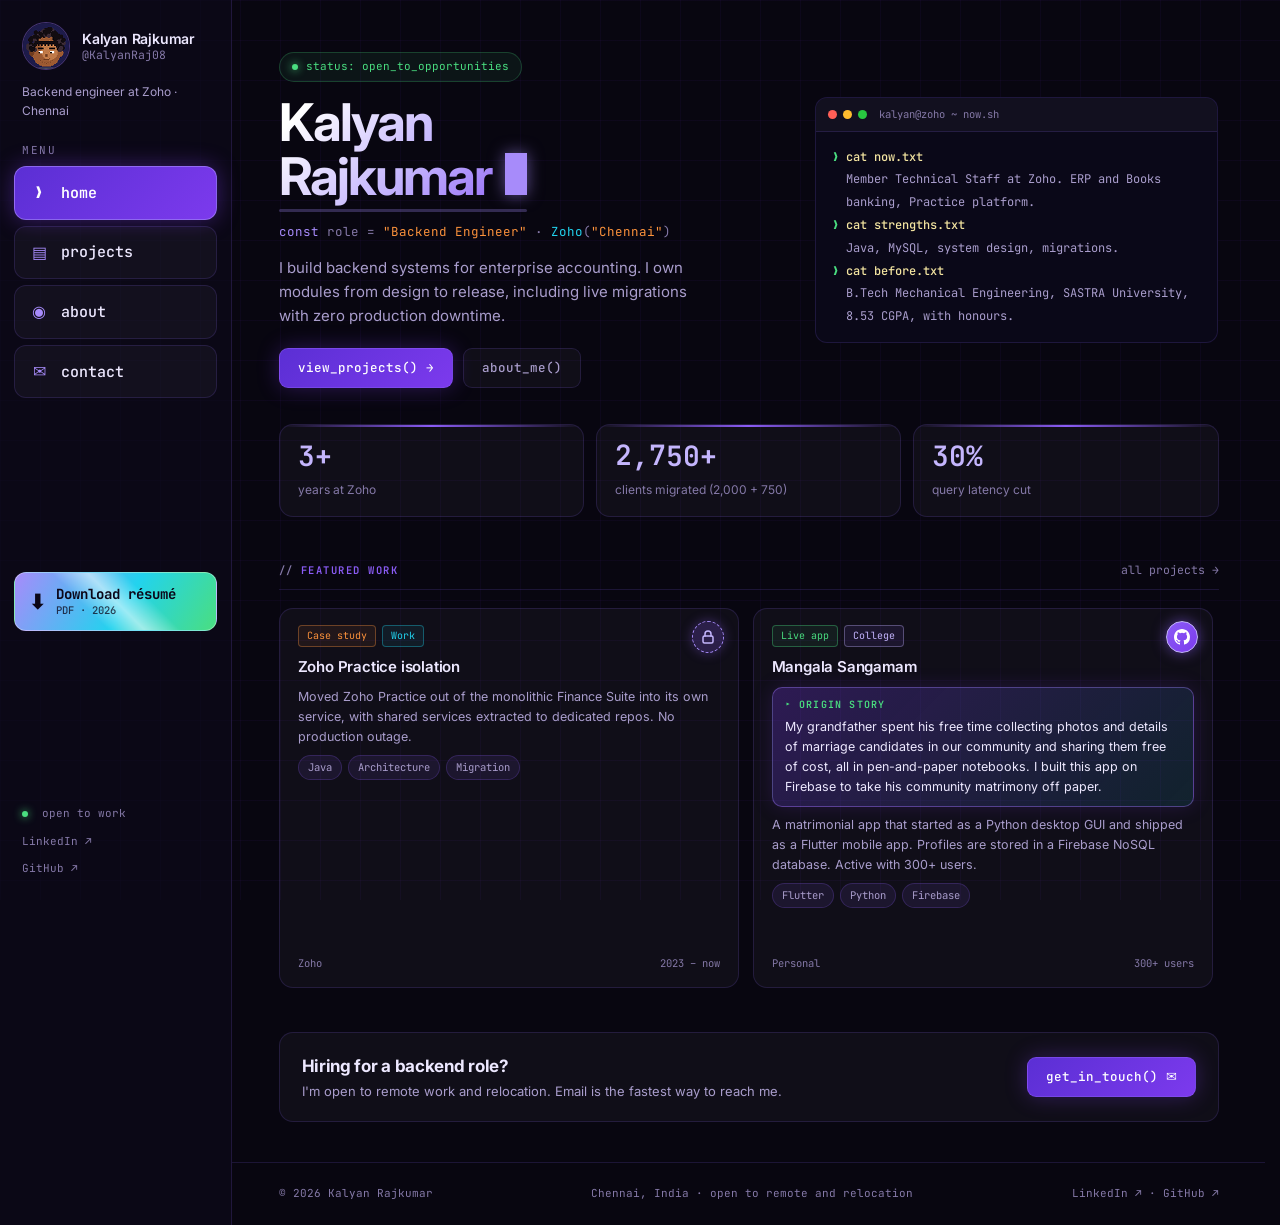
==== commit 8137de78: "Project page rewamp Phase - 1" ====
--- a/index.html
+++ b/index.html
@@ -19,7 +19,7 @@
   <link rel="preconnect" href="https://fonts.googleapis.com" />
   <link rel="preconnect" href="https://fonts.gstatic.com" crossorigin />
   <link href="https://fonts.googleapis.com/css2?family=Inter:wght@400;500;600;700&family=JetBrains+Mono:wght@400;500;600&display=swap" rel="stylesheet" />
-  <link rel="stylesheet" href="style.css" />
+  <link rel="stylesheet" href="style.css?v=5" />
 </head>
 <body>
   <div class="shell">
@@ -105,6 +105,7 @@
           <div class="sec-head"><h2 class="sec-label">featured work</h2><a class="sec-link" href="projects.html">all projects →</a></div>
           <div class="proj-grid">
         <article class="card" data-cat="case work">
+          <span class="repo-btn private" tabindex="0" role="img" aria-label="Private repository" title="Private repository"><svg width="16" height="16" viewBox="0 0 16 16" aria-hidden="true" fill="none" stroke="currentColor" stroke-width="1.5" stroke-linecap="round" stroke-linejoin="round"><rect x="3" y="7" width="10" height="7" rx="1.5"/><path d="M5 7V5a3 3 0 0 1 6 0v2"/></svg></span>
           <div class="badges"><span class="badge case">Case study</span><span class="badge work">Work</span></div>
           <h3>Zoho Practice isolation</h3>
           
@@ -113,6 +114,7 @@
           <div class="meta"><span>Zoho</span><span>2023 – now</span></div>
         </article>
         <article class="card" data-cat="personal college">
+          <a class="repo-btn" href="https://github.com/KalyanRaj08/ManagalaSangamamClient" target="_blank" rel="noopener" aria-label="Mangala Sangamam on GitHub" title="View on GitHub"><svg width="16" height="16" viewBox="0 0 16 16" aria-hidden="true"><path fill="currentColor" d="M8 0C3.58 0 0 3.58 0 8c0 3.54 2.29 6.53 5.47 7.59.4.07.55-.17.55-.38 0-.19-.01-.82-.01-1.49-2.01.37-2.53-.49-2.69-.94-.09-.23-.48-.94-.82-1.13-.28-.15-.68-.52-.01-.53.63-.01 1.08.58 1.23.82.72 1.21 1.87.87 2.33.66.07-.52.28-.87.51-1.07-1.78-.2-3.64-.89-3.64-3.95 0-.87.31-1.59.82-2.15-.08-.2-.36-1.02.08-2.12 0 0 .67-.21 2.2.82a7.6 7.6 0 0 1 4 0c1.53-1.04 2.2-.82 2.2-.82.44 1.1.16 1.92.08 2.12.51.56.82 1.27.82 2.15 0 3.07-1.87 3.75-3.65 3.95.29.25.54.73.54 1.48 0 1.07-.01 1.93-.01 2.2 0 .21.15.46.55.38A8.01 8.01 0 0 0 16 8c0-4.42-3.58-8-8-8Z"/></svg></a>
           <div class="badges"><span class="badge live">Live app</span><span class="badge college">College</span></div>
           <h3>Mangala Sangamam</h3>
           <p class="origin"><span class="mono">▸ origin story</span>My grandfather spent his free time collecting photos and details of marriage candidates in our community and sharing them free of cost, all in pen-and-paper notebooks. I built this app on Firebase to take his community matrimony off paper.</p>
@@ -136,6 +138,6 @@
       </footer>
     </div>
   </div>
-  <script src="script.js"></script>
+  <script src="script.js?v=4"></script>
 </body>
 </html>
--- a/style.css
+++ b/style.css
@@ -259,13 +259,13 @@
 .chip:hover { color: var(--text); }
 .chip[aria-pressed="true"] { background: rgba(139,92,246,.2); border-color: var(--line-hi); color: var(--purple-pale); }
 
-.proj-grid { display: grid; grid-template-columns: repeat(auto-fill, 440px); grid-auto-rows: 360px; justify-content: start; gap: 14px; }
+.proj-grid { display: grid; grid-template-columns: repeat(auto-fill, var(--card-w)); grid-auto-rows: var(--card-h); justify-content: start; gap: 14px; --card-w: min(460px, 86%); --card-h: 380px; }
 .card {
   background: var(--glass); border: 1px solid var(--line); border-radius: 14px; padding: 16px 18px;
   display: flex; flex-direction: column; gap: 8px; min-width: 0;
   transition: border-color .2s, background .2s;
 }
-.card { height: 100%; overflow-y: auto; scrollbar-width: thin; scrollbar-color: var(--line-hi) transparent; }
+.card { height: 100%; overflow: hidden; }
 .card:hover { background: var(--glass-hi); border-color: var(--line-hi); }
 .card h3 { font-size: 15px; font-weight: 600; letter-spacing: -.2px; }
 .card p { font-size: 12.5px; color: var(--text-sec); line-height: 1.6; }
@@ -288,10 +288,19 @@
 .badge.college { color: var(--purple-pale); border-color: rgba(196,181,253,.35); background: rgba(139,92,246,.1); }
 
 /* ── ABOUT ── */
-.about-top { display: grid; grid-template-columns: 200px 1fr; gap: 28px; padding: 40px 0 36px; align-items: start; border-bottom: 1px solid var(--line); margin-bottom: 36px; }
-.portrait { aspect-ratio: 4/5; border-radius: 14px; border: 1px solid var(--line-hi); overflow: hidden; background: var(--bg2); }
-.portrait img { width: 100%; height: 100%; object-fit: cover; object-position: top; display: block; }
-.about-top h1 { font-size: 32px; letter-spacing: -1.2px; line-height: 1.1; margin: 12px 0 10px; text-wrap: balance; }
+.about-top { display: grid; grid-template-columns: 260px 1fr; gap: 32px; padding: 40px 0 36px; align-items: stretch; border-bottom: 1px solid var(--line); margin-bottom: 36px; }
+.portrait { position: relative; min-height: 300px; border-radius: 14px; border: 1px solid var(--line-hi); overflow: hidden; background: var(--bg2); }
+.portrait img { position: absolute; inset: 0; width: 100%; height: 100%; object-fit: cover; object-position: center 20%; display: block; }
+.about-top .sec-label { display: block; line-height: 1; }
+.info { display: flex; flex-direction: column; margin-top: 4px; }
+.info div { display: grid; grid-template-columns: 110px 1fr; gap: 14px; padding: 9px 0; border-bottom: 1px solid var(--line); font-size: 13.5px; }
+.info div:last-child { border-bottom: 0; }
+.info dt { font-family: var(--mono); font-size: 11.5px; color: var(--purple-light); padding-top: 2px; }
+.info dd { color: var(--text); }
+.story { display: flex; flex-direction: column; gap: 16px; }
+.story p { color: var(--text-sec); font-size: 14.5px; line-height: 1.85; text-align: justify; hyphens: auto; }
+.story .pull { margin: 8px 0; padding: 18px 0; border-top: 1px solid var(--line-hi); border-bottom: 1px solid var(--line-hi); font-size: 20px; font-weight: 600; line-height: 1.4; letter-spacing: -.4px; color: var(--purple-pale); text-wrap: balance; }
+.about-top h1 { font-size: 32px; letter-spacing: -1.2px; line-height: 1.1; margin: 14px 0 6px; text-wrap: balance; }
 .about-top p { color: var(--text-sec); max-width: 58ch; margin-bottom: 10px; font-size: 14px; }
 
 .tl-item { display: grid; grid-template-columns: 120px 1fr; gap: 18px; padding: 16px 0; border-bottom: 1px solid var(--line); }
@@ -387,6 +396,32 @@
 .sk-speak div:last-child { border-bottom: 0; padding-bottom: 0; }
 .sk-speak small { font-family: var(--mono); font-size: 11px; font-weight: 500; letter-spacing: 0; color: var(--text-muted); }
 
+
+/* ── COLLAPSIBLE SECTIONS ── */
+.fold-btn { width: 100%; text-align: left; background: none; border: 0; color: inherit; font: inherit; cursor: pointer; display: flex; align-items: center; gap: 14px; padding-bottom: 12px; position: relative; }
+.fold-btn::after { content: ''; position: absolute; left: 0; right: 0; bottom: 0; height: 1px; background: linear-gradient(90deg, var(--purple-sat), var(--line) 40%, transparent); }
+.fold-title { display: flex; align-items: baseline; gap: 12px; min-width: 0; flex: 1; }
+.fold .slash { font-family: var(--mono); font-weight: 700; font-size: 30px; line-height: 1.1; color: var(--purple-sat); letter-spacing: -.06em; flex-shrink: 0; }
+.fold-name { font-family: var(--mono); font-weight: 700; font-size: 28px; line-height: 1.1; color: var(--text); letter-spacing: -.01em; min-width: 0; overflow-wrap: anywhere; }
+.fold-btn:hover .fold-name { color: var(--purple-pale); }
+.fold-hint { font-family: var(--mono); font-size: 11px; color: var(--text-muted); white-space: nowrap; }
+.chev {
+  width: 34px; height: 34px; border-radius: 50%; flex-shrink: 0; display: grid; place-items: center;
+  background: var(--glass); border: 1px solid var(--line); color: var(--purple-light);
+  transition: transform .15s, background .15s, border-color .15s;
+}
+.chev svg { width: 14px; height: 14px; transition: transform .25s ease; }
+.fold-btn[aria-expanded="false"] .chev svg { transform: rotate(-90deg); }
+.fold-btn:hover .chev { transform: translateY(-2px) scale(1.08); background: rgba(139,92,246,.3); border-color: var(--purple-light); }
+.fold-body { display: grid; grid-template-rows: 1fr; transition: grid-template-rows .3s ease; }
+.fold-body > div { overflow: hidden; min-height: 0; }
+.fold.closed > .fold-body { grid-template-rows: 0fr; visibility: hidden; transition: grid-template-rows .3s ease, visibility 0s .3s; }
+.fold-inner { padding-top: 16px; }
+.fold.sub { margin-top: 22px; }
+.fold.sub .slash { font-size: 20px; }
+.fold.sub .fold-name { font-size: 18px; font-weight: 600; }
+.fold.sub .fold-btn::after { background: var(--line); }
+.fold.sub .chev { width: 28px; height: 28px; }
 
 /* ── NARROW SCREENS: sidebar becomes the top bar ── */
 @media (max-width: 760px) {
@@ -401,11 +436,17 @@
   .strip { grid-template-columns: 1fr; }
   .snap-row { grid-template-columns: 1fr; gap: 2px; }
   .about-top { grid-template-columns: 1fr; gap: 18px; }
-  .portrait { max-width: 150px; }
+  .info div { grid-template-columns: 1fr; gap: 2px; }
+  .portrait { max-width: 150px; min-height: 0; aspect-ratio: 4/5; }
   .tl-item { grid-template-columns: 1fr; gap: 4px; }
   .two-col, .certs { grid-template-columns: 1fr; }
-  .proj-grid { grid-template-columns: minmax(0, 1fr); grid-auto-rows: 420px; }
+  .proj-grid { --card-h: 540px; justify-content: center; }
   .page-title h1 { font-size: 28px; }
+  .fold .slash { font-size: 24px; }
+  .fold-name { font-size: 22px; }
+  .fold-hint { display: none; }
+  .fold.sub .slash { font-size: 18px; }
+  .fold.sub .fold-name { font-size: 16px; }
   .contact-card { scroll-margin-top: 120px; }
 }
 
@@ -416,6 +457,86 @@
 
 @media (prefers-reduced-motion: reduce) {
   html { scroll-behavior: auto; }
+  .fold-body, .chev, .chev svg { transition: none; }
   .stat, .stat:hover { transition: none; transform: none; }
   .logo .cur, .name-link, .name-link::after, .btn-resume, .side-resume, .btn-resume::after, .side-resume::after, .btn-resume .ico, .side-resume .ico { animation: none; }
 }
+
+/* ── SLOT-MACHINE STAT NUMBERS ── */
+.reel { display: inline-block; height: 1.1em; overflow: hidden; vertical-align: top; }
+.reel-strip { display: flex; flex-direction: column; transition: transform 1.8s cubic-bezier(.12, .7, .15, 1); }
+.reel-strip span { display: block; height: 1.1em; line-height: 1.1; }
+.stat b { height: 1.1em; line-height: 1.1; }
+.stat b span { font-size: inherit; color: inherit; }
+
+/* ── PROJECTS: view switch + swipeable tiles ── */
+.proj-stage { position: relative; }
+.proj-grid.tiles {
+  display: flex; gap: 14px; justify-content: flex-start; align-items: stretch;
+  transition: transform .45s cubic-bezier(.3,.7,.2,1); touch-action: pan-y; user-select: none; cursor: grab; will-change: transform;
+}
+.proj-stage.tiles-on { overflow: hidden; padding: 10px 0 14px; }
+.proj-grid.tiles.dragging { cursor: grabbing; transition: none; }
+.proj-grid.tiles .card {
+  flex: 0 0 var(--card-w); height: var(--card-h); overflow: hidden;
+  opacity: .4; transform: scale(.9); transition: opacity .45s, transform .45s, border-color .2s, background .2s;
+}
+.proj-grid.tiles.dragging .card { transition: none; }
+.proj-grid.tiles .card.on { opacity: 1; transform: scale(1); border-color: var(--line-hi); background: var(--glass-hi); box-shadow: 0 0 28px rgba(124,58,237,.22); }
+
+.tile-nav { display: flex; align-items: center; justify-content: center; gap: 18px; margin-top: 4px; }
+.tile-nav[hidden] { display: none; }
+.tile-arrow {
+  width: 40px; height: 40px; border-radius: 50%; display: grid; place-items: center; flex-shrink: 0;
+  font-family: var(--mono); font-size: 16px; color: var(--purple-light);
+  background: var(--glass); border: 1px solid var(--line); transition: transform .15s, background .15s, border-color .15s, opacity .15s;
+}
+.tile-arrow:hover:not(:disabled) { transform: scale(1.1); background: rgba(139,92,246,.3); border-color: var(--purple-light); }
+.tile-arrow:disabled { opacity: .3; cursor: default; }
+.tile-meta { display: flex; flex-direction: column; align-items: center; gap: 8px; min-width: 120px; }
+.tile-meta .mono { font-size: 12px; color: var(--text-sec); }
+.tile-meta .tile-hint { font-size: 10.5px; color: var(--text-muted); }
+.tile-dots { display: flex; gap: 6px; }
+.tile-dots i { width: 6px; height: 6px; border-radius: 50%; background: var(--line-hi); transition: width .3s, background .3s; }
+.tile-dots i.on { width: 20px; border-radius: 3px; background: var(--purple-light); }
+@media (max-width: 760px) {
+  
+    .tile-meta .tile-hint { display: none; }
+}
+
+/* ── REPO BUTTON (top right of each card) ── */
+.card { position: relative; }
+.card .badges { padding-right: 44px; }
+.repo-btn {
+  position: absolute; top: 12px; right: 14px; z-index: 2;
+  width: 32px; height: 32px; border-radius: 50%; display: grid; place-items: center;
+  color: var(--text-sec); background: var(--glass); border: 1px solid var(--line);
+  transition: transform .15s, background .15s, border-color .15s, color .15s, box-shadow .15s;
+}
+.repo-btn svg { width: 16px; height: 16px; }
+a.repo-btn:hover, a.repo-btn:focus-visible { transform: translateY(-2px) scale(1.1); color: #fff; background: rgba(139,92,246,.4); border-color: var(--purple-light); box-shadow: 0 0 16px rgba(124,58,237,.45); }
+.repo-btn.private { cursor: help; color: var(--text-muted); border-style: dashed; }
+.repo-btn.private:hover, .repo-btn.private:focus-visible { color: var(--orange); border-color: rgba(251,146,60,.5); background: rgba(251,146,60,.08); }
+
+/* repo button: bright purple */
+.repo-btn { color: #fff; background: linear-gradient(135deg, var(--purple-sat), var(--purple)); border-color: var(--purple-pale); box-shadow: 0 0 14px rgba(139,92,246,.55); }
+a.repo-btn:hover, a.repo-btn:focus-visible { color: #fff; background: linear-gradient(135deg, #a78bfa, var(--purple-sat)); border-color: #fff; box-shadow: 0 0 22px rgba(167,139,250,.85); }
+.repo-btn.private { color: var(--purple-pale); background: rgba(139,92,246,.22); border: 1px dashed var(--purple-light); box-shadow: 0 0 12px rgba(139,92,246,.35); }
+.repo-btn.private:hover, .repo-btn.private:focus-visible { color: #fff; background: rgba(139,92,246,.4); border-color: var(--purple-pale); }
+@media (min-width: 761px) and (max-width: 1000px) {
+  .proj-grid { --card-h: 380px; }
+}
+
+/* ── VIEW TOGGLE (slider, top right of the page title) ── */
+.page-title { position: relative; }
+.view-toggle { position: absolute; top: 28px; right: 0; }
+.vt-track { position: relative; display: grid; grid-template-columns: 1fr 1fr; padding: 3px; border-radius: 999px; background: var(--glass); border: 1px solid var(--line); }
+.vt-thumb {
+  position: absolute; top: 3px; bottom: 3px; left: 3px; width: calc(50% - 3px); border-radius: 999px;
+  background: linear-gradient(135deg, var(--purple-sat), var(--purple-deep)); transition: transform .3s cubic-bezier(.5,1.3,.5,1);
+}
+.view-toggle[data-active="tiles"] .vt-thumb { transform: translateX(100%); }
+.vt-opt { position: relative; z-index: 1; display: grid; place-items: center; width: 36px; height: 28px; padding: 0; background: none; border: 0; border-radius: 999px; color: var(--text-muted); transition: color .2s; }
+.vt-opt svg { width: 16px; height: 16px; }
+.vt-opt:hover { color: var(--text); }
+.vt-opt[aria-pressed="true"] { color: #fff; }
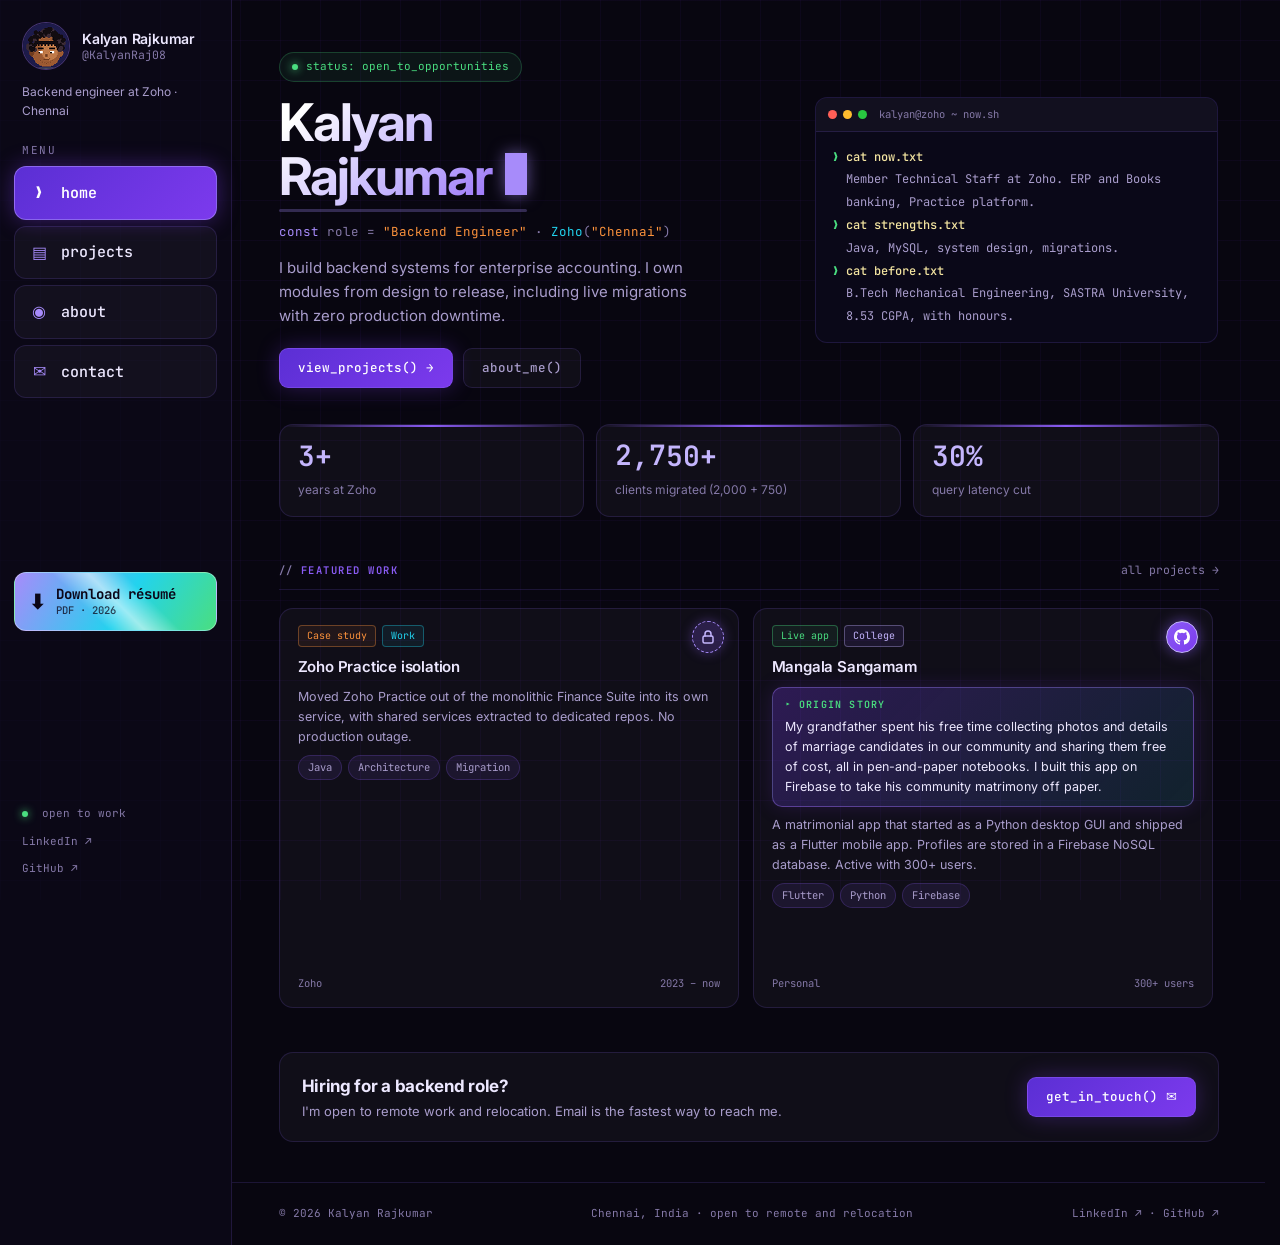
==== commit e896f8ec: "Projjects Details page inital commit" ====
--- a/index.html
+++ b/index.html
@@ -19,7 +19,7 @@
   <link rel="preconnect" href="https://fonts.googleapis.com" />
   <link rel="preconnect" href="https://fonts.gstatic.com" crossorigin />
   <link href="https://fonts.googleapis.com/css2?family=Inter:wght@400;500;600;700&family=JetBrains+Mono:wght@400;500;600&display=swap" rel="stylesheet" />
-  <link rel="stylesheet" href="style.css?v=5" />
+  <link rel="stylesheet" href="style.css?v=10" />
 </head>
 <body>
   <div class="shell">
@@ -116,6 +116,7 @@
         <article class="card" data-cat="personal college">
           <a class="repo-btn" href="https://github.com/KalyanRaj08/ManagalaSangamamClient" target="_blank" rel="noopener" aria-label="Mangala Sangamam on GitHub" title="View on GitHub"><svg width="16" height="16" viewBox="0 0 16 16" aria-hidden="true"><path fill="currentColor" d="M8 0C3.58 0 0 3.58 0 8c0 3.54 2.29 6.53 5.47 7.59.4.07.55-.17.55-.38 0-.19-.01-.82-.01-1.49-2.01.37-2.53-.49-2.69-.94-.09-.23-.48-.94-.82-1.13-.28-.15-.68-.52-.01-.53.63-.01 1.08.58 1.23.82.72 1.21 1.87.87 2.33.66.07-.52.28-.87.51-1.07-1.78-.2-3.64-.89-3.64-3.95 0-.87.31-1.59.82-2.15-.08-.2-.36-1.02.08-2.12 0 0 .67-.21 2.2.82a7.6 7.6 0 0 1 4 0c1.53-1.04 2.2-.82 2.2-.82.44 1.1.16 1.92.08 2.12.51.56.82 1.27.82 2.15 0 3.07-1.87 3.75-3.65 3.95.29.25.54.73.54 1.48 0 1.07-.01 1.93-.01 2.2 0 .21.15.46.55.38A8.01 8.01 0 0 0 16 8c0-4.42-3.58-8-8-8Z"/></svg></a>
           <div class="badges"><span class="badge live">Live app</span><span class="badge college">College</span></div>
+          <a class="card-link" href="mangala-sangamam.html" draggable="false" aria-label="Mangala Sangamam, open details"></a>
           <h3>Mangala Sangamam</h3>
           <p class="origin"><span class="mono">▸ origin story</span>My grandfather spent his free time collecting photos and details of marriage candidates in our community and sharing them free of cost, all in pen-and-paper notebooks. I built this app on Firebase to take his community matrimony off paper.</p>
           <p>A matrimonial app that started as a Python desktop GUI and shipped as a Flutter mobile app. Profiles are stored in a Firebase NoSQL database. Active with 300+ users.</p>
@@ -138,6 +139,6 @@
       </footer>
     </div>
   </div>
-  <script src="script.js?v=4"></script>
+  <script src="script.js?v=10"></script>
 </body>
 </html>
--- a/style.css
+++ b/style.css
@@ -259,7 +259,7 @@
 .chip:hover { color: var(--text); }
 .chip[aria-pressed="true"] { background: rgba(139,92,246,.2); border-color: var(--line-hi); color: var(--purple-pale); }
 
-.proj-grid { display: grid; grid-template-columns: repeat(auto-fill, var(--card-w)); grid-auto-rows: var(--card-h); justify-content: start; gap: 14px; --card-w: min(460px, 86%); --card-h: 380px; }
+.proj-grid { display: grid; grid-template-columns: repeat(auto-fill, var(--card-w)); grid-auto-rows: var(--card-h); justify-content: start; gap: 14px; --card-w: min(460px, 86%); --card-h: 400px; }
 .card {
   background: var(--glass); border: 1px solid var(--line); border-radius: 14px; padding: 16px 18px;
   display: flex; flex-direction: column; gap: 8px; min-width: 0;
@@ -501,8 +501,7 @@
 .tile-dots i.on { width: 20px; border-radius: 3px; background: var(--purple-light); }
 @media (max-width: 760px) {
   
-    .tile-meta .tile-hint { display: none; }
-}
+  }
 
 /* ── REPO BUTTON (top right of each card) ── */
 .card { position: relative; }
@@ -524,7 +523,7 @@
 .repo-btn.private { color: var(--purple-pale); background: rgba(139,92,246,.22); border: 1px dashed var(--purple-light); box-shadow: 0 0 12px rgba(139,92,246,.35); }
 .repo-btn.private:hover, .repo-btn.private:focus-visible { color: #fff; background: rgba(139,92,246,.4); border-color: var(--purple-pale); }
 @media (min-width: 761px) and (max-width: 1000px) {
-  .proj-grid { --card-h: 380px; }
+  .proj-grid { --card-h: 400px; }
 }
 
 /* ── VIEW TOGGLE (slider, top right of the page title) ── */
@@ -540,3 +539,101 @@
 .vt-opt svg { width: 16px; height: 16px; }
 .vt-opt:hover { color: var(--text); }
 .vt-opt[aria-pressed="true"] { color: #fff; }
+
+/* ── CARD DETAIL LINK ── */
+.detail-link { font-family: var(--mono); font-size: 12px; color: var(--purple-pale); width: fit-content; padding: 2px 0; border-bottom: 1px solid transparent; transition: color .15s, border-color .15s, transform .15s; }
+.detail-link:hover, .detail-link:focus-visible { color: #fff; border-color: var(--purple-light); transform: translateX(3px); }
+
+/* ── PROJECT DETAIL PAGE ── */
+.back-link { display: inline-block; margin: 28px 0 14px; font-size: 12px; color: var(--text-muted); transition: color .15s, transform .15s; }
+.back-link:hover { color: var(--purple-pale); transform: translateX(-3px); }
+.pd-top { display: grid; grid-template-columns: minmax(0, 1.25fr) minmax(0, 1fr); gap: 28px; align-items: start; margin-bottom: 40px; }
+.gallery { min-width: 0; }
+.g-stage { position: relative; aspect-ratio: 1 / 1; border-radius: 14px; overflow: hidden; border: 1px solid var(--line-hi); background: #000; touch-action: pan-y; }
+.shot { position: absolute; inset: 0; margin: 0; opacity: 0; transform: scale(1.03); transition: opacity .4s, transform .4s; pointer-events: none; }
+.shot.on { opacity: 1; transform: none; pointer-events: auto; }
+.shot img { width: 100%; height: 100%; object-fit: cover; display: block; }
+.shot-ph { width: 100%; height: 100%; display: grid; place-items: center; background: repeating-linear-gradient(135deg, rgba(139,92,246,.07) 0 12px, transparent 12px 24px); color: var(--text-muted); }
+.shot-ph .mono { font-size: 12px; border: 1px dashed var(--line-hi); padding: 6px 14px; border-radius: 999px; }
+.g-arrow { position: absolute; top: 50%; transform: translateY(-50%); width: 38px; height: 38px; border-radius: 50%; display: grid; place-items: center; font-family: var(--mono); font-size: 15px; color: #fff; background: rgba(8,6,16,.7); border: 1px solid var(--line-hi); backdrop-filter: blur(6px); transition: background .15s, transform .15s; z-index: 2; }
+.g-arrow.prev { left: 10px; }
+.g-arrow.next { right: 10px; }
+.g-arrow:hover { background: rgba(139,92,246,.55); transform: translateY(-50%) scale(1.08); }
+.g-dots { display: flex; justify-content: center; gap: 7px; margin-top: 12px; }
+.g-dots button { width: 7px; height: 7px; padding: 0; border-radius: 50%; border: 0; background: var(--line-hi); transition: width .3s, background .3s; }
+.g-dots button[aria-selected="true"] { width: 22px; border-radius: 4px; background: var(--purple-light); }
+.pd-intro h1 { font-size: 34px; letter-spacing: -1.2px; line-height: 1.1; margin: 14px 0 10px; text-wrap: balance; }
+.pd-lead { color: var(--text-sec); font-size: 14.5px; line-height: 1.7; margin-bottom: 16px; }
+.facts { display: flex; flex-direction: column; margin-bottom: 18px; }
+.facts div { display: grid; grid-template-columns: 70px 1fr; gap: 12px; padding: 9px 0; border-bottom: 1px solid var(--line); font-size: 13px; }
+.facts div:last-child { border-bottom: 0; }
+.facts dt { font-family: var(--mono); font-size: 11.5px; color: var(--purple-light); padding-top: 1px; }
+.origin-box { background: linear-gradient(135deg, rgba(124,58,237,.28), rgba(34,211,238,.1)); border: 1px solid var(--line-hi); border-radius: 12px; padding: 16px 20px; font-size: 15px; line-height: 1.8; box-shadow: 0 0 24px rgba(124,58,237,.18); }
+.path { list-style: none; display: grid; grid-template-columns: repeat(4, minmax(0, 1fr)); gap: 12px; counter-reset: step; }
+.path li { counter-increment: step; position: relative; padding: 16px 14px 14px; background: var(--glass); border: 1px solid var(--line); border-radius: 12px; display: flex; flex-direction: column; gap: 6px; }
+.path li::before { content: '0' counter(step); font-family: var(--mono); font-size: 11px; color: var(--purple-light); }
+.path li:last-child { border-color: var(--line-hi); background: rgba(139,92,246,.12); }
+.path b { font-size: 14px; }
+.path span { font-size: 12px; color: var(--text-sec); line-height: 1.55; }
+.arch { background: var(--glass); border: 1px solid var(--line); border-radius: 14px; padding: 18px; }
+.arch-flow { display: flex; align-items: center; justify-content: center; gap: 10px; flex-wrap: wrap; margin-bottom: 16px; }
+.node { display: flex; flex-direction: column; align-items: center; gap: 6px; min-width: 120px; padding: 14px 18px; border-radius: 12px; background: var(--glass); border: 1px solid var(--line); font-family: var(--mono); font-size: 13px; color: var(--text-sec); transition: transform .15s, background .15s, border-color .15s, color .15s; }
+.node i { font-style: normal; font-size: 20px; color: var(--purple-light); }
+.node:hover { border-color: var(--line-hi); color: var(--text); transform: translateY(-2px); }
+.node.on { background: linear-gradient(135deg, rgba(91,47,212,.55), rgba(124,58,237,.45)); border-color: var(--purple-light); color: #fff; box-shadow: 0 0 22px rgba(124,58,237,.4); transform: translateY(-3px); }
+.node.on i { color: #fff; }
+.arch-arrow { font-family: var(--mono); color: var(--text-muted); }
+.arch-info { background: rgba(0,0,0,.2); border: 1px solid var(--line); border-radius: 12px; padding: 16px 20px; }
+.arch-pane[hidden] { display: none; }
+.arch-pane.on { animation: paneIn .3s ease; }
+@keyframes paneIn { from { opacity: 0; transform: translateY(6px); } to { opacity: 1; transform: none; } }
+.arch-pane h3 { font-size: 16px; margin-bottom: 2px; }
+.arch-pane p { font-size: 13px; color: var(--text-sec); margin-bottom: 8px; }
+.arch-pane ul { list-style: none; display: grid; gap: 6px; }
+.arch-pane li { font-size: 13px; color: var(--text); padding-left: 18px; position: relative; }
+.arch-pane li::before { content: '▸'; position: absolute; left: 0; color: var(--purple-light); }
+@media (max-width: 760px) {
+  .pd-top { grid-template-columns: 1fr; gap: 20px; }
+  .pd-intro h1 { font-size: 28px; }
+  .path { grid-template-columns: 1fr 1fr; }
+  .node { min-width: 0; flex: 1; padding: 12px 8px; }
+  .arch-arrow { display: none; }
+  .arch-flow { gap: 8px; flex-wrap: nowrap; }
+}
+
+/* ── WHOLE-CARD LINK, SWIPE UP, PAGE WIPE ── */
+.card-link { position: absolute; inset: 0; z-index: 1; border-radius: inherit; -webkit-user-drag: none; user-select: none; -webkit-tap-highlight-color: transparent; }
+.card-link:focus-visible { outline: 2px solid var(--purple-light); outline-offset: -2px; }
+.card:has(.card-link):hover { border-color: var(--line-hi); box-shadow: 0 0 22px rgba(124,58,237,.2); }
+.card.launching { transform: scale(1.03) !important; box-shadow: 0 0 40px rgba(139,92,246,.6); border-color: var(--purple-light); }
+.card.lifting { box-shadow: 0 0 44px rgba(139,92,246,.65); border-color: var(--purple-light); }
+.tile-hint .h-phone { display: none; }
+@media (pointer: coarse) {
+  .proj-grid.tiles .card.on:has(.card-link) { touch-action: none; }
+  .tile-hint .h-desk { display: none; }
+  .tile-hint .h-phone { display: inline; }
+}
+.go-msg {
+  position: fixed; left: 50%; bottom: 96px; z-index: 900; transform: translate(-50%, 16px) scale(.9); opacity: 0; pointer-events: none;
+  font-family: var(--mono); font-size: 13px; font-weight: 600; color: #fff; padding: 11px 20px; border-radius: 999px;
+  background: linear-gradient(135deg, var(--purple-sat), var(--purple-deep)); border: 1px solid var(--purple-pale); box-shadow: 0 0 28px rgba(139,92,246,.7);
+  transition: opacity .25s, transform .3s cubic-bezier(.3,1.4,.5,1);
+}
+.go-msg.show { opacity: 1; transform: translate(-50%, 0) scale(1); }
+.nav-wipe {
+  position: fixed; inset: 0; z-index: 1000; display: grid; place-items: center;
+  background: radial-gradient(circle at 50% 100%, #5b2fd4 0%, #1b1040 45%, var(--bg) 100%);
+  clip-path: inset(100% 0 0 0 round 28px 28px 0 0); transition: clip-path .5s cubic-bezier(.65,0,.2,1);
+}
+.nav-wipe.on { clip-path: inset(0 0 0 0 round 0); }
+.nav-wipe .mono { font-size: 15px; font-weight: 600; color: #fff; letter-spacing: .04em; opacity: 0; transform: translateY(14px); transition: opacity .3s .2s, transform .4s .2s; }
+.nav-wipe.on .mono { opacity: 1; transform: none; }
+.pd-enter { animation: pdIn .6s cubic-bezier(.2,.8,.2,1) both; }
+@keyframes pdIn { from { opacity: 0; transform: translateY(48px); } to { opacity: 1; transform: none; } }
+
+/* ── PHONE SCREENSHOTS IN THE GALLERY ── */
+.shot { overflow: hidden; background: #000; }
+.shot img { position: relative; object-fit: contain; }
+.inline-link { color: var(--purple-pale); border-bottom: 1px solid var(--line-hi); transition: color .15s, border-color .15s; }
+.inline-link:hover { color: #fff; border-color: var(--purple-light); }
+@media (max-width: 760px) { .g-stage { aspect-ratio: 4 / 5; } }
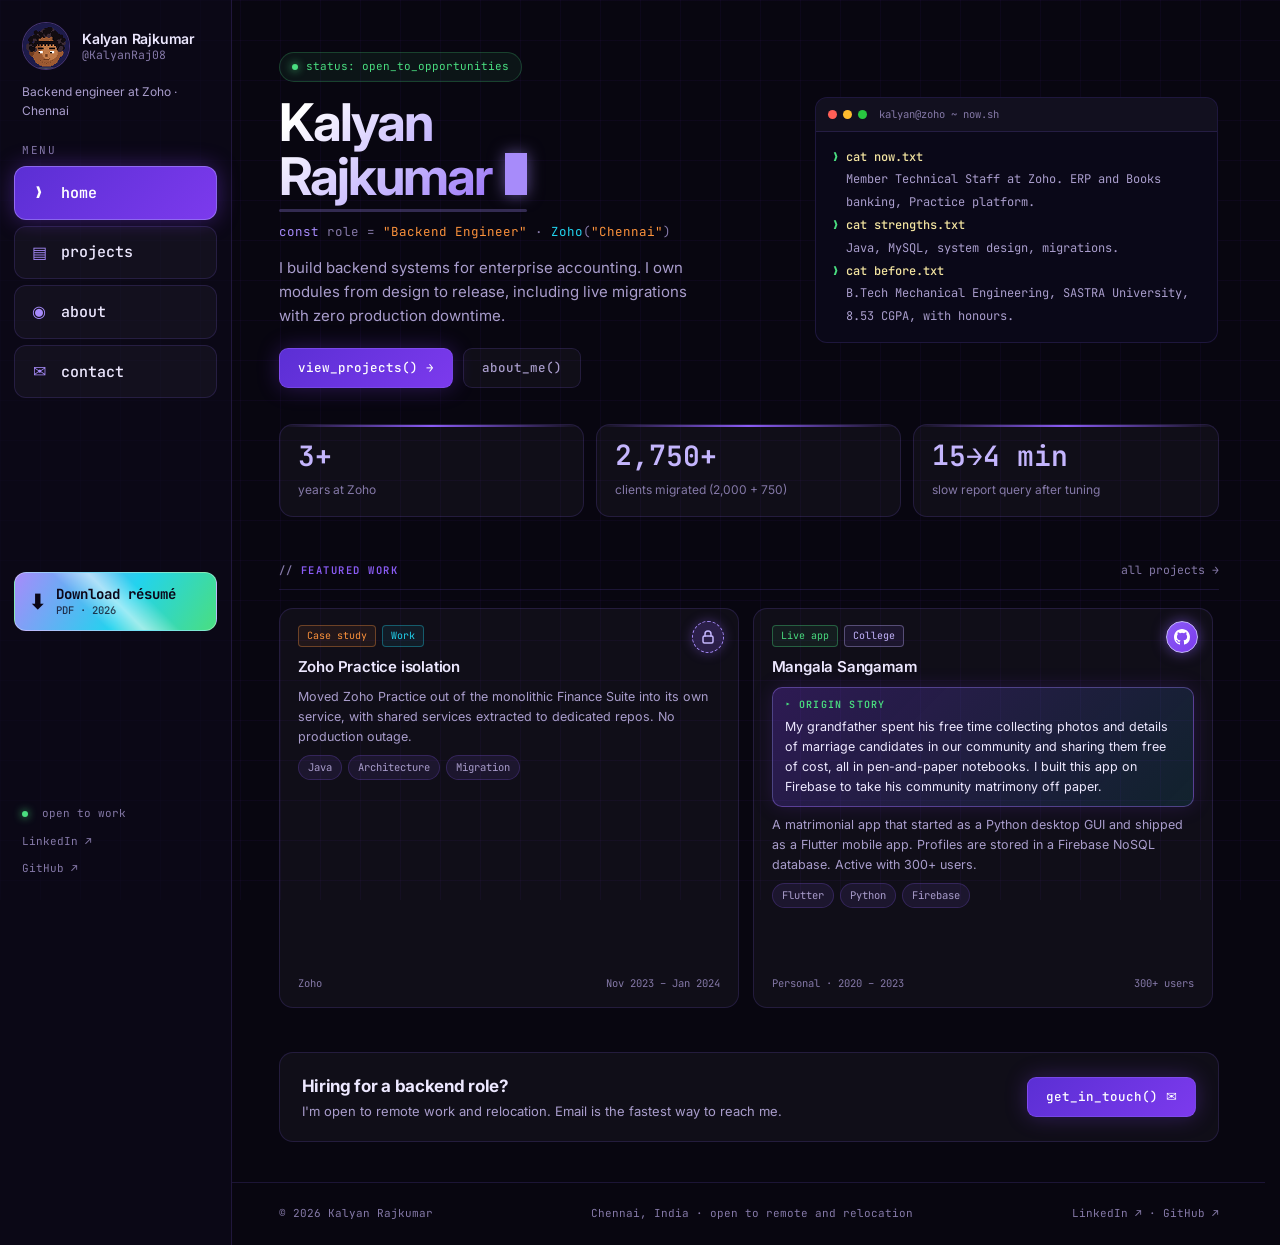
==== commit b7040b9a: "Projects details page for all phase -2" ====
--- a/index.html
+++ b/index.html
@@ -19,7 +19,7 @@
   <link rel="preconnect" href="https://fonts.googleapis.com" />
   <link rel="preconnect" href="https://fonts.gstatic.com" crossorigin />
   <link href="https://fonts.googleapis.com/css2?family=Inter:wght@400;500;600;700&family=JetBrains+Mono:wght@400;500;600&display=swap" rel="stylesheet" />
-  <link rel="stylesheet" href="style.css?v=10" />
+  <link rel="stylesheet" href="style.css?v=28" />
 </head>
 <body>
   <div class="shell">
@@ -98,7 +98,7 @@
         <section class="stats" aria-label="Highlights">
           <div class="stat"><b>3+</b><span>years at Zoho</span></div>
           <div class="stat"><b>2,750+</b><span>clients migrated (2,000 + 750)</span></div>
-          <div class="stat"><b>30%</b><span>query latency cut</span></div>
+          <div class="stat"><b>15→4 min</b><span>slow report query after tuning</span></div>
         </section>
 
         <section class="block">
@@ -107,11 +107,12 @@
         <article class="card" data-cat="case work">
           <span class="repo-btn private" tabindex="0" role="img" aria-label="Private repository" title="Private repository"><svg width="16" height="16" viewBox="0 0 16 16" aria-hidden="true" fill="none" stroke="currentColor" stroke-width="1.5" stroke-linecap="round" stroke-linejoin="round"><rect x="3" y="7" width="10" height="7" rx="1.5"/><path d="M5 7V5a3 3 0 0 1 6 0v2"/></svg></span>
           <div class="badges"><span class="badge case">Case study</span><span class="badge work">Work</span></div>
+          <a class="card-link" href="practice-isolation.html" draggable="false" aria-label="Zoho Practice isolation, open details"></a>
           <h3>Zoho Practice isolation</h3>
           
           <p>Moved Zoho Practice out of the monolithic Finance Suite into its own service, with shared services extracted to dedicated repos. No production outage.</p>
           <div class="tags"><span class="tag">Java</span><span class="tag">Architecture</span><span class="tag">Migration</span></div>
-          <div class="meta"><span>Zoho</span><span>2023 – now</span></div>
+          <div class="meta"><span>Zoho</span><span>Nov 2023 – Jan 2024</span></div>
         </article>
         <article class="card" data-cat="personal college">
           <a class="repo-btn" href="https://github.com/KalyanRaj08/ManagalaSangamamClient" target="_blank" rel="noopener" aria-label="Mangala Sangamam on GitHub" title="View on GitHub"><svg width="16" height="16" viewBox="0 0 16 16" aria-hidden="true"><path fill="currentColor" d="M8 0C3.58 0 0 3.58 0 8c0 3.54 2.29 6.53 5.47 7.59.4.07.55-.17.55-.38 0-.19-.01-.82-.01-1.49-2.01.37-2.53-.49-2.69-.94-.09-.23-.48-.94-.82-1.13-.28-.15-.68-.52-.01-.53.63-.01 1.08.58 1.23.82.72 1.21 1.87.87 2.33.66.07-.52.28-.87.51-1.07-1.78-.2-3.64-.89-3.64-3.95 0-.87.31-1.59.82-2.15-.08-.2-.36-1.02.08-2.12 0 0 .67-.21 2.2.82a7.6 7.6 0 0 1 4 0c1.53-1.04 2.2-.82 2.2-.82.44 1.1.16 1.92.08 2.12.51.56.82 1.27.82 2.15 0 3.07-1.87 3.75-3.65 3.95.29.25.54.73.54 1.48 0 1.07-.01 1.93-.01 2.2 0 .21.15.46.55.38A8.01 8.01 0 0 0 16 8c0-4.42-3.58-8-8-8Z"/></svg></a>
@@ -121,7 +122,7 @@
           <p class="origin"><span class="mono">▸ origin story</span>My grandfather spent his free time collecting photos and details of marriage candidates in our community and sharing them free of cost, all in pen-and-paper notebooks. I built this app on Firebase to take his community matrimony off paper.</p>
           <p>A matrimonial app that started as a Python desktop GUI and shipped as a Flutter mobile app. Profiles are stored in a Firebase NoSQL database. Active with 300+ users.</p>
           <div class="tags"><span class="tag">Flutter</span><span class="tag">Python</span><span class="tag">Firebase</span></div>
-          <div class="meta"><span>Personal</span><span>300+ users</span></div>
+          <div class="meta"><span>Personal · 2020 – 2023</span><span>300+ users</span></div>
         </article>
           </div>
         </section>
@@ -139,6 +140,6 @@
       </footer>
     </div>
   </div>
-  <script src="script.js?v=10"></script>
+  <script src="script.js?v=28"></script>
 </body>
 </html>
--- a/style.css
+++ b/style.css
@@ -637,3 +637,112 @@
 .inline-link { color: var(--purple-pale); border-bottom: 1px solid var(--line-hi); transition: color .15s, border-color .15s; }
 .inline-link:hover { color: #fff; border-color: var(--purple-light); }
 @media (max-width: 760px) { .g-stage { aspect-ratio: 4 / 5; } }
+
+/* ── DETAIL PAGES WITHOUT PHOTOS, BEFORE/AFTER, NOTES ── */
+.pd-top.no-photo { grid-template-columns: minmax(0, 1fr); margin-bottom: 36px; }
+.pd-top.no-photo .pd-intro { max-width: 640px; }
+.private-pill { cursor: default; gap: 8px; color: var(--purple-pale); border-style: dashed; border-color: var(--purple-light); background: rgba(139,92,246,.14); }
+.path.auto { grid-template-columns: repeat(auto-fit, minmax(210px, 1fr)); }
+.path.auto li:last-child { border-color: var(--line); background: var(--glass); }
+.pd-note { margin-top: 14px; font-size: 13.5px; color: var(--text-sec); line-height: 1.7; max-width: 70ch; }
+.ba { display: grid; grid-template-columns: minmax(0, 1fr) auto minmax(0, 1fr); align-items: stretch; gap: 14px; }
+.ba-list { display: grid; gap: 14px; }
+.ba-list .ba { grid-template-columns: 150px minmax(0, 1fr) auto minmax(0, 1fr); align-items: center; }
+.ba-name { font-size: 12px; color: var(--purple-pale); }
+.ba-card { background: var(--glass); border: 1px solid var(--line); border-radius: 12px; padding: 14px 18px; display: flex; flex-direction: column; gap: 4px; }
+.ba-card span { font-size: 10.5px; letter-spacing: .12em; text-transform: uppercase; color: var(--text-muted); }
+.ba-card b { font-family: var(--mono); font-size: 26px; font-weight: 600; color: var(--text); line-height: 1.1; }
+.ba-card small { font-size: 12px; color: var(--text-sec); }
+.ba-card.after { border-color: var(--line-hi); background: rgba(139,92,246,.14); box-shadow: 0 0 22px rgba(124,58,237,.2); }
+.ba-card.after b { color: var(--purple-pale); }
+.ba-arrow { align-self: center; font-family: var(--mono); font-size: 20px; color: var(--purple-light); }
+.big-stats { display: grid; grid-template-columns: repeat(auto-fit, minmax(210px, 1fr)); gap: 12px; }
+.node small { font-size: 10.5px; color: var(--text-muted); max-width: 120px; text-align: center; line-height: 1.3; }
+.node.on small { color: var(--purple-pale); }
+@media (max-width: 760px) {
+  .ba, .ba-list .ba { grid-template-columns: 1fr; gap: 8px; }
+  .ba-arrow { transform: rotate(90deg); justify-self: center; }
+  .arch-flow.many { flex-wrap: wrap; }
+  .arch-flow.many .node { flex: 1 1 40%; }
+}
+
+/* equal-size parts when there are many */
+.arch-flow.many { display: grid; grid-template-columns: repeat(5, minmax(0, 1fr)); gap: 10px; }
+.arch-flow.many .node { width: 100%; height: 100%; min-width: 0; min-height: 120px; justify-content: center; text-align: center; }
+.arch-flow.many .node span { overflow-wrap: anywhere; }
+@media (max-width: 760px) {
+  .arch-flow.many { grid-template-columns: repeat(2, minmax(0, 1fr)); }
+  .arch-flow.many .node { flex: none; min-height: 104px; }
+}
+
+/* wide screenshot gallery */
+.gallery.wide .g-stage { aspect-ratio: 16 / 9; }
+.g-cap { text-align: center; margin-top: 12px; font-size: 12px; color: var(--purple-pale); min-height: 1.4em; }
+.g-cap + .g-dots { margin-top: 8px; }
+@media (max-width: 760px) { .gallery.wide .g-stage { aspect-ratio: 4 / 3; } }
+
+.shot video { width: 100%; height: 100%; object-fit: contain; background: #000; display: block; }
+
+/* ── PROJECT TIMELINE ── */
+.timeline { list-style: none; display: grid; grid-template-columns: repeat(auto-fit, minmax(170px, 1fr)); }
+.timeline li { position: relative; padding: 36px 16px 0 0; }
+.timeline li::before { content: ''; position: absolute; top: 8px; left: 0; width: 14px; height: 14px; border-radius: 50%; background: var(--bg); border: 2px solid var(--purple-light); z-index: 1; }
+.timeline li::after { content: ''; position: absolute; top: 14px; left: 14px; right: 0; height: 2px; background: linear-gradient(90deg, var(--purple-sat), var(--line)); }
+.timeline li:last-child::after { display: none; }
+.timeline li:last-child::before { background: var(--purple-sat); border-color: var(--purple-pale); box-shadow: 0 0 14px rgba(139,92,246,.8); }
+.tl-date { display: block; font-family: var(--mono); font-size: 12px; font-weight: 600; color: var(--purple-pale); margin-bottom: 4px; }
+.timeline b { display: block; font-size: 14px; margin-bottom: 4px; }
+.timeline span.tl-text { display: block; font-size: 12.5px; color: var(--text-sec); line-height: 1.55; }
+.timeline.range li.bar::after { height: 6px; top: 12px; border-radius: 3px; background: linear-gradient(90deg, var(--purple-sat), var(--purple-light)); }
+@media (max-width: 760px) {
+  .timeline { grid-template-columns: 1fr; }
+  .timeline li { padding: 0 0 22px 30px; }
+  .timeline li::before { top: 3px; }
+  .timeline li::after { top: 20px; bottom: 0; left: 6px; right: auto; width: 2px; height: auto; background: linear-gradient(180deg, var(--purple-sat), var(--line)); }
+}
+
+.when-chip { display: inline-flex; align-items: center; gap: 6px; font-size: 11px; color: var(--purple-pale); border: 1px solid var(--line-hi); background: rgba(139,92,246,.12); padding: 2px 9px; border-radius: 4px; }
+
+/* ── SORT ── */
+.sort-group { display: flex; align-items: center; gap: 6px; margin-left: auto; }
+.sort-label { font-size: 11px; letter-spacing: .12em; text-transform: uppercase; color: var(--text-muted); margin-right: 2px; }
+@media (max-width: 760px) { .sort-group { margin-left: 0; width: 100%; } }
+
+.sort-group { cursor: pointer; }
+.select-wrap { position: relative; display: inline-block; }
+.select-wrap::after { content: ''; position: absolute; right: 13px; top: 50%; width: 7px; height: 7px; border-right: 2px solid var(--purple-light); border-bottom: 2px solid var(--purple-light); transform: translateY(-70%) rotate(45deg); pointer-events: none; }
+.select-wrap select {
+  appearance: none; -webkit-appearance: none; cursor: pointer;
+  font-family: var(--mono); font-size: 11.5px; color: var(--text); padding: 7px 34px 7px 14px; border-radius: 20px;
+  background: var(--glass); border: 1px solid var(--line-hi); transition: border-color .15s, background .15s;
+}
+.select-wrap select:hover { border-color: var(--purple-light); background: var(--glass-hi); }
+.select-wrap select option { background: #14102a; color: var(--text); }
+.sort-label i { font-style: normal; color: var(--purple-light); margin-right: 4px; }
+@media (max-width: 760px) {
+  .sort-group { width: 100%; margin: 8px 0 0; padding-top: 14px; border-top: 1px dashed var(--line-hi); justify-content: space-between; gap: 12px; }
+  .sort-label { white-space: nowrap; color: var(--purple-pale); }
+  .select-wrap { flex: 1; }
+  .select-wrap select { width: 100%; border-radius: 10px; padding: 11px 38px 11px 14px; font-size: 13px; background: rgba(139,92,246,.16); }
+}
+
+.filter-group { display: flex; align-items: center; gap: 6px; cursor: pointer; }
+.filter-group .sort-label svg { vertical-align: -2px; margin-right: 4px; color: var(--purple-light); }
+.filters .sort-group { margin-left: auto; }
+@media (max-width: 760px) {
+  .filter-group { width: 100%; justify-content: space-between; gap: 12px; }
+  .filter-group .select-wrap { flex: 1; }
+  .filter-group .select-wrap select { width: 100%; border-radius: 10px; padding: 11px 38px 11px 14px; font-size: 13px; background: rgba(139,92,246,.16); }
+  .filter-group .sort-label { white-space: nowrap; color: var(--purple-pale); }
+}
+
+/* filter and sort share one row on every screen */
+.filters { align-items: center; }
+@media (max-width: 760px) {
+  .filters { flex-wrap: nowrap; gap: 10px; }
+  .filters .filter-group, .filters .sort-group { flex: 1 1 0; width: auto; min-width: 0; margin: 0; padding-top: 0; border-top: 0; gap: 8px; justify-content: flex-start; }
+  .filters .sort-label .lbl { display: none; }
+  .filters .sort-label i, .filters .sort-label svg { margin: 0; font-size: 15px; }
+  .filters .select-wrap { flex: 1; min-width: 0; }
+  .filters .select-wrap select { width: 100%; font-size: 12px; padding: 10px 28px 10px 11px; text-overflow: ellipsis; }
+}
